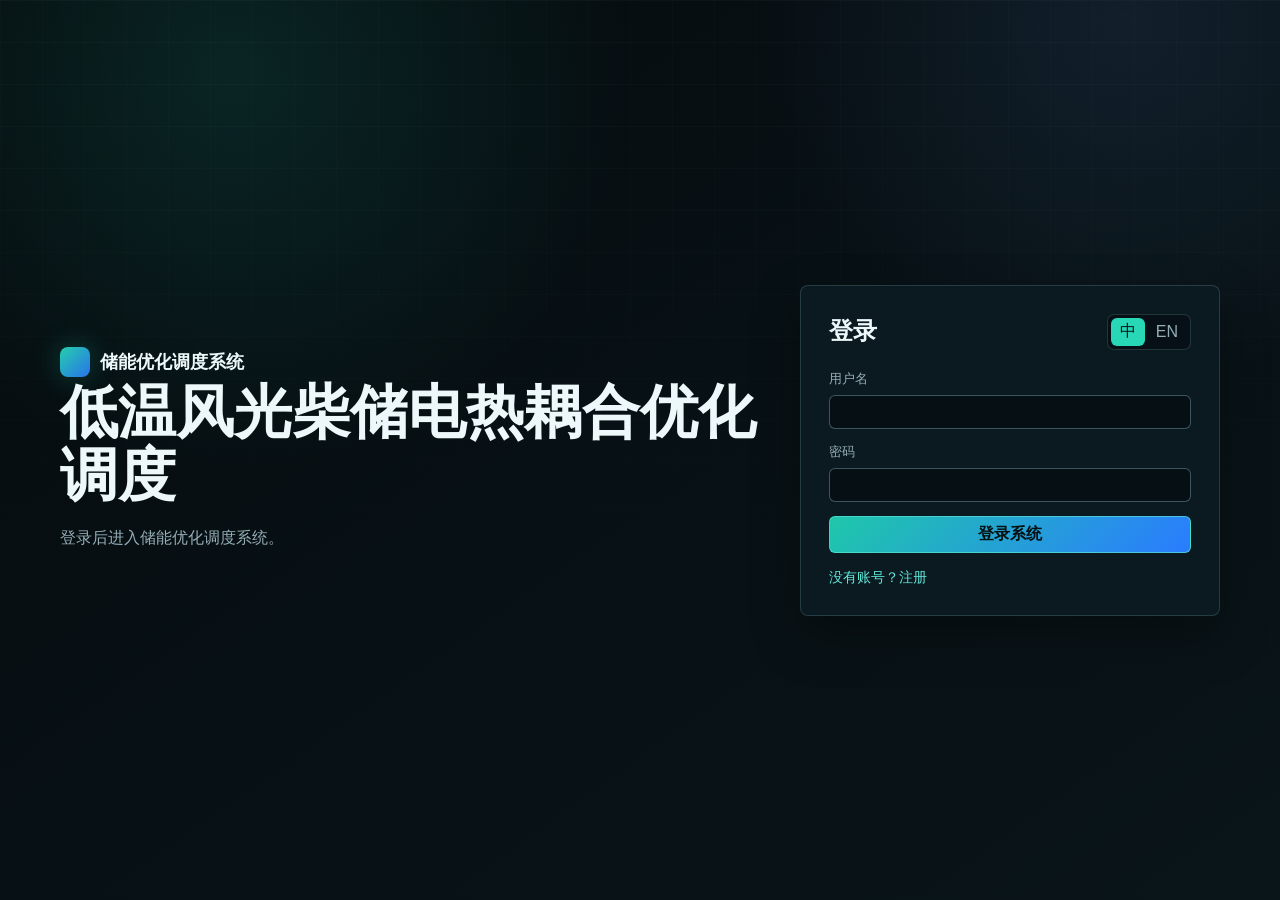
==== index.html @ 69a90283 "Initial commit" ====
<!doctype html>
<html lang="zh-CN">
<head>
  <meta charset="utf-8">
  <meta name="viewport" content="width=device-width, initial-scale=1">
  <title>储能优化调度系统</title>
  <link rel="icon" href="data:,">
  <link rel="stylesheet" href="assets/app.css">
</head>
<body>
  <main class="home-screen" aria-label="储能优化调度系统首页">
    <h1 class="home-title" data-i18n="home.title">低温风光柴储电热耦合优化调度</h1>

    <div class="home-user-status" data-auth-user hidden>
      <span data-i18n="auth.user">当前用户</span><strong data-auth-username></strong><em data-auth-role></em>
      <button type="button" data-logout data-i18n="auth.logout">退出</button>
    </div>
    <div class="home-language-switch language-switch" data-language-switch></div>

    <nav class="home-feature-grid" aria-label="功能切换">
      <button class="home-feature-entry" type="button" data-href="schemes.html">
        <i class="feature-icon" aria-hidden="true">
          <svg viewBox="0 0 64 64"><path d="M14 12h27l9 9v31H14z"></path><path d="M41 12v10h10"></path><path d="M22 28h20"></path><path d="M22 38h14"></path><path d="M22 48h18"></path></svg>
        </i>
        <strong data-i18n="feature.schemes.title">输入配置</strong>
      </button>
      <button class="home-feature-entry" type="button" data-href="solve.html">
        <i class="feature-icon" aria-hidden="true">
          <svg viewBox="0 0 64 64"><circle cx="32" cy="32" r="23"></circle><path d="M27 21l18 11-18 11z"></path><path d="M32 8v7"></path><path d="M32 49v7"></path><path d="M8 32h7"></path><path d="M49 32h7"></path></svg>
        </i>
        <strong data-i18n="feature.solve.title">优化求解</strong>
      </button>
      <button class="home-feature-entry" type="button" data-href="verify.html">
        <i class="feature-icon" aria-hidden="true">
          <svg viewBox="0 0 64 64"><path d="M17 10h30v44H17z"></path><path d="M24 23h16"></path><path d="M24 34h10"></path><circle cx="42" cy="43" r="10"></circle><path d="M37 43l4 4 7-9"></path></svg>
        </i>
        <strong data-i18n="feature.verify.title">方案校核</strong>
      </button>
      <button class="home-feature-entry" type="button" data-href="comparison.html">
        <i class="feature-icon" aria-hidden="true">
          <svg viewBox="0 0 64 64"><path d="M13 14h16v38H13z"></path><path d="M35 14h16v38H35z"></path><path d="M19 26h5"></path><path d="M19 38h5"></path><path d="M41 26h5"></path><path d="M41 38h5"></path><path d="M29 24h6"></path><path d="M29 42h6"></path></svg>
        </i>
        <strong data-i18n="feature.comparison.title">结果对比</strong>
      </button>
      <button class="home-feature-entry" type="button" data-href="batch.html">
        <i class="feature-icon" aria-hidden="true">
          <svg viewBox="0 0 64 64"><rect x="12" y="13" width="40" height="38" rx="5"></rect><path d="M21 25h22"></path><path d="M21 35h16"></path><path d="M21 45h20"></path><circle cx="48" cy="18" r="6"></circle><path d="M48 12v12"></path><path d="M42 18h12"></path></svg>
        </i>
        <strong data-i18n="feature.batch.title">批量计算</strong>
      </button>
    </nav>

  </main>
  <script src="assets/common.js"></script>
  <script src="assets/i18n.js"></script>
  <script src="assets/auth.js"></script>
  <script>
    document.addEventListener("DOMContentLoaded", () => {
      document.querySelectorAll(".home-feature-entry").forEach((button) => {
        button.addEventListener("click", () => {
          window.location.href = button.dataset.href;
        });
      });
    });
  </script>
</body>
</html>
---- assets/app.css ----
:root {
  color-scheme: dark;
  --bg: #071014;
  --bg-2: #0a171d;
  --panel: rgba(12, 28, 35, .88);
  --panel-2: rgba(17, 41, 49, .78);
  --panel-3: rgba(7, 17, 22, .92);
  --text: #edf8fb;
  --muted: #95aeb7;
  --line: rgba(139, 182, 194, .22);
  --line-strong: rgba(139, 182, 194, .42);
  --accent: #27d7b5;
  --accent-strong: #5fe7d8;
  --danger: #ff7b72;
  --warning: #ffbd73;
  --ok: #5ee39b;
  --queued: #72a7ff;
  --shadow: 0 20px 48px rgba(0, 0, 0, .34);
  font-family: "Microsoft YaHei", "Segoe UI", Arial, sans-serif;
}

* { box-sizing: border-box; }
[hidden] { display: none !important; }
body {
  margin: 0;
  min-height: 100vh;
  background:
    radial-gradient(circle at 18% 8%, rgba(39, 215, 181, .12), transparent 30%),
    radial-gradient(circle at 88% 2%, rgba(114, 167, 255, .10), transparent 26%),
    linear-gradient(145deg, #050b0e 0%, var(--bg) 46%, #0a1519 100%);
  color: var(--text);
}
body::before {
  content: "";
  position: fixed;
  inset: 0;
  pointer-events: none;
  background-image:
    linear-gradient(rgba(255,255,255,.035) 1px, transparent 1px),
    linear-gradient(90deg, rgba(255,255,255,.025) 1px, transparent 1px);
  background-size: 42px 42px;
  mask-image: linear-gradient(to bottom, rgba(0,0,0,.75), transparent 78%);
}
a { color: inherit; text-decoration: none; }
button, input, select, textarea {
  font: inherit;
}
button, .button {
  min-height: 34px;
  border: 1px solid var(--line-strong);
  background: rgba(12, 28, 35, .82);
  color: var(--text);
  padding: 7px 13px;
  border-radius: 6px;
  cursor: pointer;
  display: inline-flex;
  align-items: center;
  justify-content: center;
  gap: 6px;
  white-space: nowrap;
}
button:hover, .button:hover { border-color: var(--accent); }
button:disabled { opacity: .5; cursor: not-allowed; }
.primary { background: linear-gradient(135deg, #1fc7aa, #2a7cff); border-color: rgba(95,231,216,.65); color: #041113; font-weight: 700; }
.primary:hover { background: linear-gradient(135deg, #5fe7d8, #72a7ff); border-color: var(--accent-strong); }
.danger { color: var(--danger); border-color: rgba(255, 123, 114, .48); background: rgba(255, 123, 114, .09); }
.small { min-height: 30px; padding: 5px 10px; font-size: 13px; }

.app-shell {
  width: min(1500px, calc(100vw - 32px));
  margin: 0 auto;
  padding: 18px 0 40px;
}
.topbar {
  min-height: 68px;
  display: flex;
  align-items: center;
  gap: 16px;
  border-bottom: 1px solid var(--line);
  margin-bottom: 18px;
  position: sticky;
  top: 0;
  z-index: 10;
  backdrop-filter: blur(18px);
  background: linear-gradient(180deg, rgba(7,16,20,.94), rgba(7,16,20,.74));
}
.brand {
  display: inline-flex;
  align-items: center;
  gap: 10px;
  font-size: 18px;
  font-weight: 700;
  letter-spacing: 0;
  min-width: max-content;
}
.brand::before {
  content: "";
  width: 30px;
  height: 30px;
  border-radius: 8px;
  background:
    linear-gradient(135deg, rgba(39,215,181,.95), rgba(42,124,255,.9)),
    #10242c;
  box-shadow: 0 0 28px rgba(39,215,181,.26);
}
.main-nav {
  display: flex;
  flex-wrap: wrap;
  align-items: center;
  gap: 4px;
  flex: 1;
}
.main-nav a {
  padding: 8px 12px;
  border-radius: 6px;
  color: var(--muted);
  font-size: 14px;
}
.main-nav a.active,
.main-nav a:hover {
  color: var(--text);
  background: rgba(39, 215, 181, .12);
  box-shadow: inset 0 0 0 1px rgba(39, 215, 181, .22);
}

.topbar-tools {
  display: flex;
  align-items: center;
  justify-content: flex-end;
  gap: 10px;
  margin-left: auto;
}
.language-switch {
  display: inline-flex;
  gap: 2px;
  padding: 3px;
  border: 1px solid var(--line);
  border-radius: 7px;
  background: rgba(5, 14, 18, .68);
}
.language-switch button {
  min-height: 28px;
  padding: 3px 9px;
  border: 0;
  background: transparent;
  color: var(--muted);
}
.language-switch button.active {
  color: #041113;
  background: var(--accent);
}
.user-status {
  display: inline-flex;
  align-items: center;
  gap: 8px;
  color: var(--muted);
  font-size: 12px;
}
.user-status strong { color: var(--text); }
.user-status em {
  font-style: normal;
  color: var(--accent-strong);
}
.user-status button {
  min-height: 28px;
  padding: 3px 9px;
}

.home-grid {
  min-height: 420px;
  display: grid;
  grid-template-columns: minmax(0, 1.3fr) minmax(320px, .7fr);
  gap: 26px;
  align-items: stretch;
}
.home-lead,
.status-board,
.feature-strip,
.side-panel,
.main-panel,
.command-panel {
  background: var(--panel);
  border: 1px solid var(--line);
  border-radius: 8px;
  box-shadow: var(--shadow);
  backdrop-filter: blur(18px);
}
.home-lead {
  padding: 54px;
  display: flex;
  flex-direction: column;
  justify-content: center;
  position: relative;
  overflow: hidden;
}
.home-lead::after {
  content: "";
  position: absolute;
  right: -70px;
  bottom: -96px;
  width: 360px;
  height: 360px;
  border: 1px solid rgba(39, 215, 181, .18);
  border-radius: 50%;
  background: repeating-radial-gradient(circle, rgba(39,215,181,.18) 0 1px, transparent 1px 24px);
  opacity: .55;
}
.home-lead h1 {
  margin: 0 0 18px;
  font-size: 42px;
  line-height: 1.18;
  letter-spacing: 0;
}
.home-lead p {
  width: min(720px, 100%);
  margin: 0 0 28px;
  color: var(--muted);
  line-height: 1.8;
  font-size: 16px;
}
.home-actions { display: flex; gap: 12px; flex-wrap: wrap; }
.status-board {
  padding: 28px;
  display: grid;
  align-content: center;
  gap: 14px;
}
.status-card {
  border: 1px solid var(--line);
  background: var(--panel-2);
  border-radius: 8px;
  padding: 20px;
  display: flex;
  justify-content: space-between;
  align-items: center;
}
.status-card span { color: var(--muted); }
.status-card strong { font-size: 32px; }
.feature-strip {
  margin-top: 22px;
  display: grid;
  grid-template-columns: repeat(auto-fit, minmax(210px, 1fr));
  overflow: hidden;
}
.feature-strip a {
  padding: 24px;
  border-right: 1px solid var(--line);
  background: linear-gradient(180deg, rgba(255,255,255,.03), transparent);
}
.feature-strip a:last-child { border-right: 0; }
.feature-strip strong { display: block; margin-bottom: 8px; font-size: 18px; }
.feature-strip span { color: var(--muted); line-height: 1.6; }

.workspace { display: grid; gap: 18px; }
.two-column {
  grid-template-columns: 320px minmax(0, 1fr);
  align-items: start;
}
.input-config-page {
  height: 100vh;
  overflow: hidden;
}
.input-config-page .app-shell {
  width: 100%;
  height: 100vh;
  max-width: none;
  padding: 18px 16px 16px;
  display: flex;
  flex-direction: column;
  overflow: hidden;
}
.input-config-page .topbar {
  flex: 0 0 auto;
}
.input-config-page .workspace.two-column {
  flex: 1 1 auto;
  min-height: 0;
  width: 100%;
  grid-template-columns: minmax(280px, 24vw) minmax(0, 1fr);
  align-items: stretch;
  overflow: hidden;
}
.input-config-page .side-panel,
.input-config-page .main-panel {
  min-width: 0;
  min-height: 0;
  height: 100%;
  overflow: auto;
}
.input-config-page .main-panel {
  display: flex;
  flex-direction: column;
}
.input-config-page .side-panel {
  display: flex;
  flex-direction: column;
}
.input-config-page #schemeList {
  flex: 1 1 auto;
  align-content: start;
}
.input-config-page #computeConfigView:not([hidden]) {
  flex: 1 1 auto;
  min-height: 0;
  overflow: hidden;
}
.input-config-page #computeConfigView:not([hidden]) .compute-config-table {
  max-height: none;
}
.input-config-page .main-panel.curve-below-table-layout {
  overflow: hidden;
}
.input-config-page .main-panel.curve-below-table-layout #sheetTable {
  flex: 1 1 260px;
  min-height: 160px;
  overflow: auto;
}
.input-config-page .main-panel.curve-below-table-layout #sheetCurvePanel {
  flex: 0 0 clamp(240px, 29vh, 340px);
  min-height: 220px;
  margin-bottom: 0;
  display: flex;
  flex-direction: column;
  overflow: hidden;
}
.input-config-page .main-panel.curve-below-table-layout .sheet-curve-head {
  flex: 0 0 auto;
}
.input-config-page .main-panel.curve-below-table-layout .sheet-curve-buttons {
  max-height: 72px;
  overflow: auto;
}
.input-config-page .main-panel.curve-below-table-layout #sheetCurveChart {
  flex: 1 1 auto;
  min-height: 160px;
  height: auto;
}
.side-panel, .main-panel, .command-panel { padding: 18px; }
.compact { box-shadow: none; }
.compute-config-panel {
  margin: 16px 0;
  padding: 16px;
  border: 1px solid var(--line);
  border-radius: 8px;
  background: var(--panel-2);
  display: flex;
  flex-direction: column;
  min-height: 0;
}
.solve-start-form label {
  min-width: 260px;
  display: grid;
  gap: 6px;
  color: var(--muted);
  font-size: 13px;
}
.solve-start-form .sheet-meta {
  flex: 1;
  min-width: 260px;
  margin: 0;
}
.panel-head,
.scheme-summary {
  display: flex;
  justify-content: space-between;
  align-items: center;
  gap: 12px;
  margin-bottom: 14px;
}
h1, h2, h3 { letter-spacing: 0; }
h1 { margin: 0; font-size: 28px; line-height: 1.25; }
h2 { margin: 0; font-size: 20px; line-height: 1.35; }
h3 { margin: 0 0 10px; font-size: 16px; }
.section-label {
  display: block;
  margin-bottom: 6px;
  color: var(--muted);
  font-size: 13px;
}

.scheme-list,
.task-list,
.checkbox-list {
  display: grid;
  gap: 8px;
}
.scheme-search {
  width: 100%;
  margin: 0 0 12px;
}
.scheme-empty {
  padding: 10px 12px;
  color: var(--muted);
  border: 1px dashed var(--line);
  border-radius: 7px;
  font-size: 13px;
}
.scheme-item,
.task-item,
.checkbox-list label {
  width: 100%;
  border: 1px solid var(--line);
  background: var(--panel-2);
  border-radius: 7px;
  padding: 12px;
  cursor: pointer;
  text-align: left;
  min-width: 0;
}
.scheme-item.active,
.task-item.active {
  border-color: var(--accent);
  background: rgba(39, 215, 181, .12);
}
.scheme-item strong,
.task-item strong { display: block; margin-bottom: 4px; }
.scheme-item span,
.task-item span { color: var(--muted); font-size: 13px; }
.scheme-item strong,
.scheme-item span,
.scheme-item small {
  min-width: 0;
  max-width: 100%;
  overflow: hidden;
  text-overflow: ellipsis;
  white-space: nowrap;
}
.scheme-item small {
  display: block;
  margin-top: 4px;
  color: var(--muted);
  font-size: 12px;
}
.input-config-page #schemeList {
  gap: 0;
  padding: 6px 0;
  border: 1px solid var(--line);
  border-radius: 8px;
  background: rgba(5, 14, 18, .36);
  overflow: auto;
}
.scheme-tree-entry {
  display: grid;
  min-width: 0;
}
.scheme-tree-node {
  display: grid;
  grid-template-columns: 28px minmax(0, 1fr);
  align-items: center;
  min-height: 38px;
  border-bottom: 1px solid rgba(139, 182, 194, .14);
}
.scheme-tree-toggle {
  width: 28px;
  min-width: 28px;
  min-height: 34px;
  border: 0;
  border-radius: 0;
  padding: 0;
  background: transparent;
  color: var(--muted);
  box-shadow: none;
}
.scheme-tree-toggle span::before {
  content: ">";
  display: inline-block;
  font: 700 14px/1 Consolas, monospace;
  transform-origin: center;
  transition: transform .15s ease;
}
.scheme-tree-node.expanded .scheme-tree-toggle span::before {
  transform: rotate(90deg);
}
.scheme-tree-folder,
.scheme-tree-file {
  width: 100%;
  min-width: 0;
  min-height: 38px;
  border: 0;
  border-radius: 0;
  padding: 7px 10px 7px 2px;
  background: transparent;
  color: var(--text);
  box-shadow: none;
  text-align: left;
  display: grid;
  align-items: center;
  gap: 9px;
  overflow: hidden;
}
.scheme-tree-folder {
  grid-template-columns: 20px minmax(0, 1fr) auto;
}
.scheme-tree-file {
  grid-template-columns: 20px minmax(110px, .8fr) minmax(0, 1fr);
  padding-left: 38px;
  color: var(--muted);
}
.scheme-tree-folder:hover,
.scheme-tree-folder:focus-visible,
.scheme-tree-file:hover,
.scheme-tree-file:focus-visible,
.scheme-tree-toggle:hover,
.scheme-tree-toggle:focus-visible {
  outline: none;
  background: rgba(39, 215, 181, .07);
}
.scheme-tree-folder.active,
.scheme-tree-file.active {
  background: rgba(39, 215, 181, .12);
}
.scheme-tree-file.active {
  box-shadow: inset 3px 0 0 var(--accent);
}
.scheme-tree-children {
  display: grid;
}
.scheme-tree-icon {
  position: relative;
  width: 17px;
  height: 15px;
  display: inline-block;
  opacity: .92;
}
.scheme-tree-icon.folder::before {
  content: "";
  position: absolute;
  left: 1px;
  top: 4px;
  width: 15px;
  height: 10px;
  border: 2px solid currentColor;
  border-radius: 3px;
}
.scheme-tree-icon.folder::after {
  content: "";
  position: absolute;
  left: 2px;
  top: 1px;
  width: 8px;
  height: 5px;
  border: 2px solid currentColor;
  border-bottom: 0;
  border-radius: 3px 3px 0 0;
}
.scheme-tree-icon.file::before {
  content: "";
  position: absolute;
  left: 3px;
  top: 1px;
  width: 11px;
  height: 13px;
  border: 2px solid currentColor;
  border-radius: 2px;
}
.scheme-tree-icon.file::after {
  content: "";
  position: absolute;
  right: 2px;
  top: 1px;
  width: 5px;
  height: 5px;
  border-left: 2px solid currentColor;
  border-bottom: 2px solid currentColor;
  background: var(--bg-2);
}
.scheme-tree-folder strong,
.scheme-tree-folder small,
.scheme-tree-file strong,
.scheme-tree-file span {
  display: block;
  margin: 0;
  min-width: 0;
  overflow: hidden;
  text-overflow: ellipsis;
  white-space: nowrap;
}
.scheme-tree-folder strong,
.scheme-tree-file strong {
  font-size: 14px;
  font-weight: 800;
}
.scheme-tree-folder small {
  justify-self: end;
  color: var(--muted);
  font-size: 12px;
}
.scheme-tree-file span {
  color: var(--muted);
  font-size: 12px;
}
.task-item .status-pill { margin-top: 8px; }
.toolbar {
  display: grid;
  grid-template-columns: minmax(0, 1fr) minmax(0, 1.2fr);
  gap: 12px;
  margin-bottom: 18px;
}
.inline-form {
  display: flex;
  gap: 8px;
  align-items: center;
  flex-wrap: wrap;
  padding: 12px;
  border: 1px solid var(--line);
  border-radius: 8px;
  background: var(--panel-2);
}
input, select {
  min-height: 34px;
  border: 1px solid var(--line-strong);
  border-radius: 6px;
  padding: 7px 10px;
  background: rgba(5, 14, 18, .76);
  color: var(--text);
  min-width: 0;
}
input:focus, select:focus {
  outline: 2px solid rgba(15, 118, 110, .18);
  border-color: var(--accent);
}

.summary-actions, .footer-actions, .form-actions {
  display: flex;
  align-items: center;
  gap: 10px;
  flex-wrap: wrap;
}
.sheet-tabs {
  display: flex;
  flex-wrap: wrap;
  gap: 8px;
  margin: 16px 0 10px;
}
.sheet-tabs button.active {
  background: #e9f7f5;
  border-color: var(--accent);
  color: var(--accent-strong);
}
.sheet-meta {
  color: var(--muted);
  font-size: 13px;
  margin-bottom: 10px;
}
.data-table {
  overflow: auto;
  border: 1px solid var(--line);
  border-radius: 8px;
  background: var(--panel-3);
}
.data-table table {
  width: 100%;
  min-width: 760px;
  border-collapse: collapse;
}
.data-table th,
.data-table td {
  border-bottom: 1px solid var(--line);
  border-right: 1px solid var(--line);
  padding: 8px 10px;
  text-align: left;
  vertical-align: top;
  font-size: 13px;
}
.data-table th {
  position: sticky;
  top: 0;
  background: #10252d;
  z-index: 1;
  font-weight: 700;
}
.compute-config-table {
  flex: 1 1 auto;
  margin-bottom: 10px;
  max-height: clamp(320px, calc(100vh - 320px), 640px);
  min-height: 0;
  overflow: auto;
}
.compute-config-table table {
  min-width: 680px;
}
.compute-config-table th:first-child {
  width: 220px;
}
.compute-config-table td:nth-child(2) {
  min-width: 260px;
}
.compute-config-table td:nth-child(3) {
  width: 220px;
  color: var(--muted);
}
.compute-config-value-cell {
  cursor: pointer;
  min-width: 240px;
}
.compute-config-value-cell:hover,
.compute-config-value-cell:focus-visible {
  outline: none;
  background: rgba(39, 215, 181, .07);
}
.compute-config-value-cell.editing {
  padding: 4px 8px;
  background: rgba(39, 215, 181, .09);
}
.compute-config-display {
  display: flex;
  align-items: center;
  min-height: 28px;
  color: var(--text);
  white-space: nowrap;
}
.compute-config-display.empty::before {
  content: "";
}
.compute-config-display.boolean {
  display: inline-flex;
  min-height: 24px;
  padding: 2px 8px;
  border: 1px solid rgba(139, 182, 194, .26);
  border-radius: 999px;
  color: var(--muted);
}
.compute-config-display.boolean.enabled {
  border-color: rgba(95, 231, 216, .52);
  color: var(--accent-strong);
  background: rgba(39, 215, 181, .10);
}
.compute-config-table input,
.compute-config-table select {
  width: 100%;
  min-height: 34px;
}
.compute-config-table code {
  color: var(--muted);
  font-size: 12px;
  overflow-wrap: anywhere;
}
.table-check-row {
  display: inline-flex;
  align-items: center;
  gap: 8px;
  min-height: 34px;
  color: var(--text);
}
.table-check-row input {
  width: 16px;
  min-height: 16px;
  height: 16px;
}
.sheet-curve-panel {
  position: relative;
  margin: 12px 0;
  padding: 12px;
  border: 1px solid var(--line);
  border-radius: 8px;
  background: rgba(7, 17, 22, .78);
  overflow: hidden;
}
.sheet-curve-head {
  display: flex;
  align-items: flex-start;
  justify-content: space-between;
  gap: 12px;
  margin-bottom: 10px;
}
.sheet-curve-head h2 {
  margin: 2px 0 0;
  font-size: 18px;
}
.sheet-curve-buttons {
  display: flex;
  flex-wrap: wrap;
  justify-content: flex-end;
  gap: 8px;
  max-width: 72%;
}
.sheet-curve-legend {
  min-height: 30px;
  height: 30px;
  font-size: 12px;
  max-width: 210px;
  border-radius: 6px;
  overflow: hidden;
  text-overflow: ellipsis;
  justify-content: flex-start;
}
.sheet-curve-legend.selected {
  border-color: var(--accent-strong);
  background: rgba(39, 215, 181, .16);
  color: var(--accent-strong);
}
.sheet-curve-legend.hidden-curve {
  color: var(--muted);
  opacity: .52;
}
.sheet-curve-legend.hidden-curve .sheet-curve-swatch {
  opacity: .34;
}
.sheet-curve-swatch {
  flex: 0 0 auto;
  width: 9px;
  height: 9px;
  border-radius: 999px;
  box-shadow: 0 0 0 1px rgba(255,255,255,.22);
}
.sheet-curve-legend span:last-child {
  min-width: 0;
  overflow: hidden;
  text-overflow: ellipsis;
}
.sheet-curve-chart {
  display: block;
  width: 100%;
  height: clamp(220px, 30vh, 340px);
  border: 1px solid rgba(139, 182, 194, .18);
  border-radius: 8px;
  background: linear-gradient(180deg, rgba(12, 28, 35, .96), rgba(5, 13, 17, .92));
  cursor: crosshair;
  touch-action: none;
  user-select: none;
}
.wind-power-curve-panel,
.diesel-fuel-curve-panel {
  margin-top: 14px;
  margin-bottom: 0;
}
.wind-power-curve-panel .sheet-curve-chart,
.diesel-fuel-curve-panel .sheet-curve-chart {
  height: clamp(260px, 34vh, 400px);
  cursor: default;
}
.wind-power-curve-panel .curve-point,
.diesel-fuel-curve-panel .curve-point {
  cursor: default;
}
.sheet-curve-chart.editing {
  cursor: ns-resize;
}
.sheet-curve-chart text {
  font-family: "Microsoft YaHei", "Segoe UI", Arial, sans-serif;
}
.sheet-curve-chart .curve-point {
  cursor: ns-resize;
}
.chart-tip {
  position: absolute;
  z-index: 20;
  max-width: min(260px, calc(100vw - 24px));
  padding: 8px 10px;
  border: 1px solid rgba(95, 231, 216, .48);
  border-radius: 8px;
  background: rgba(5, 13, 17, .94);
  color: var(--text);
  box-shadow: 0 16px 32px rgba(0, 0, 0, .32);
  pointer-events: none;
  font-size: 12px;
  white-space: nowrap;
}
.sheet-pager {
  display: flex;
  align-items: center;
  justify-content: space-between;
  gap: 12px;
  margin: 10px 0;
  padding: 8px 10px;
  border: 1px solid var(--line);
  border-radius: 8px;
  background: rgba(12, 28, 35, .72);
}
.sheet-pager-actions {
  display: inline-flex;
  gap: 8px;
}
.sheet-page-info {
  color: var(--muted);
  font-size: 13px;
}
.sheet-pager label {
  display: inline-flex;
  align-items: center;
  gap: 6px;
  color: var(--muted);
  font-size: 13px;
  white-space: nowrap;
}
.sheet-pager select {
  min-height: 32px;
}
.sheet-toolbar {
  margin: 10px 0;
  padding: 8px 10px;
  border: 1px solid var(--line);
  border-radius: 8px;
  background: rgba(12, 28, 35, .72);
}
.sheet-toolbar .primary {
  min-width: 78px;
}
.sheet-preview-table th {
  min-width: 112px;
  max-width: 220px;
  white-space: normal;
  line-height: 1.25;
}
.sheet-preview-table th span {
  display: -webkit-box;
  -webkit-line-clamp: 3;
  -webkit-box-orient: vertical;
  overflow: hidden;
  word-break: break-word;
  overflow-wrap: anywhere;
}
.sheet-preview-table td {
  min-width: 112px;
}
.sheet-preview-table tbody tr {
  cursor: pointer;
}
.sheet-preview-table tbody tr.selected td {
  background: rgba(39, 215, 181, .16);
  box-shadow: inset 0 1px 0 rgba(95, 231, 216, .22), inset 0 -1px 0 rgba(95, 231, 216, .22);
}
.editable-table td[contenteditable="true"] {
  min-width: 96px;
  background: rgba(255,255,255,.035);
}
.editable-table .sheet-preview-table tbody tr.selected td[contenteditable="true"] {
  background: rgba(39, 215, 181, .16);
  box-shadow: inset 0 1px 0 rgba(95, 231, 216, .22), inset 0 -1px 0 rgba(95, 231, 216, .22);
}
.editable-table td[contenteditable="true"]:focus {
  outline: 2px solid rgba(15, 118, 110, .18);
  background: rgba(39, 215, 181, .09);
}
#saveHint { color: var(--muted); font-size: 13px; }

@media (max-width: 860px) {
  .sheet-curve-head,
  .sheet-pager {
    align-items: stretch;
    flex-direction: column;
  }
  .sheet-curve-buttons {
    max-width: none;
    justify-content: flex-start;
  }
}

.command-panel {
  display: grid;
  gap: 18px;
}
.config-grid {
  display: grid;
  grid-template-columns: repeat(4, minmax(150px, 1fr));
  gap: 12px;
  align-items: end;
}
.config-grid.dense {
  grid-template-columns: repeat(3, minmax(140px, 1fr));
}
.config-grid label {
  display: grid;
  gap: 6px;
  color: var(--muted);
  font-size: 13px;
}
.config-grid label input,
.config-grid label select {
  color: var(--text);
  font-size: 14px;
}
.check-row {
  display: flex !important;
  grid-auto-flow: column;
  align-items: center;
  justify-content: start;
  gap: 8px !important;
  color: var(--text) !important;
}
.check-row input { min-height: 0; width: 16px; height: 16px; }
.result-layout {
  display: grid;
  grid-template-columns: 330px minmax(0, 1fr);
  gap: 18px;
}
.metric-grid {
  display: grid;
  grid-template-columns: repeat(4, minmax(0, 1fr));
  gap: 10px;
  margin-bottom: 16px;
}
.metric {
  border: 1px solid var(--line);
  background: var(--panel-2);
  border-radius: 8px;
  padding: 12px;
}
.metric span { display: block; color: var(--muted); font-size: 12px; margin-bottom: 6px; }
.metric strong { font-size: 20px; line-height: 1.2; overflow-wrap: anywhere; }
.split-results {
  display: grid;
  grid-template-columns: minmax(0, 1fr) minmax(0, 1fr);
  gap: 14px;
}
.log-box, .summary-box {
  height: 430px;
  overflow: auto;
  margin: 0;
  padding: 12px;
  border: 1px solid var(--line);
  border-radius: 8px;
  background: #050d11;
  color: #e6edf7;
  font: 12px/1.6 Consolas, "Microsoft YaHei UI", monospace;
  white-space: pre-wrap;
}
.summary-box {
  background: var(--panel-3);
  color: var(--text);
}

.batch-form {
  display: grid;
  grid-template-columns: minmax(260px, .55fr) minmax(0, 1fr);
  gap: 18px;
  align-items: start;
}
.batch-form .form-actions {
  grid-column: 1 / -1;
}
.task-board-toolbar {
  display: grid;
  gap: 10px;
}
.task-type-tabs {
  display: flex;
  gap: 8px;
  flex-wrap: wrap;
}
.task-type-tab.active {
  background: #e9f7f5;
  border-color: var(--accent);
  color: var(--accent-strong);
}
.task-section[hidden] {
  display: none !important;
}
.task-actions-cell {
  min-width: 180px;
}
.task-actions {
  display: flex;
  gap: 6px;
  flex-wrap: wrap;
}
.task-log-cell {
  max-width: 280px;
  white-space: nowrap;
  overflow: hidden;
  text-overflow: ellipsis;
}

.optimization-workspace {
  height: calc(100vh - 104px);
  min-height: 660px;
  display: grid;
  grid-template-columns: 260px minmax(0, 1fr);
  grid-template-rows: minmax(150px, 1fr) 8px minmax(0, 1fr);
  gap: 16px;
}
.optimization-workspace > .scheme-rail {
  grid-column: 1;
  grid-row: 1;
  min-height: 0;
  display: grid;
  grid-template-rows: auto minmax(0, 1fr) auto;
  gap: 10px;
  padding: 18px;
  overflow: hidden;
  border: 1px solid var(--line);
  border-radius: 8px;
  background: var(--panel);
}
.optimization-workspace > .optimization-panel {
  grid-column: 2;
  grid-row: 1 / 4;
}
.scheme-list-title {
  color: var(--text);
  font-size: 18px;
  font-weight: 900;
}
.scheme-list {
  min-height: 0;
  overflow: auto;
}
.scheme-list-items {
  position: relative;
  display: grid;
  grid-auto-rows: max-content;
  align-content: start;
  gap: 4px;
  margin: 0;
  padding: 2px 0 2px 12px;
  list-style: none;
}
.scheme-list-items::before {
  content: "";
  position: absolute;
  top: 7px;
  bottom: 7px;
  left: 13px;
  width: 1px;
  background: rgba(33, 213, 255, .34);
}
.optimization-workspace .scheme-item {
  position: relative;
  width: 100%;
  min-height: 34px;
  padding: 7px 10px 7px 30px;
  border: 0;
  border-bottom: 1px solid rgba(20, 190, 255, .18);
  border-radius: 0;
  background: transparent;
  color: var(--muted);
  text-align: left;
  box-shadow: none;
  cursor: pointer;
}
.optimization-workspace .scheme-item::before {
  content: "";
  position: absolute;
  top: 50%;
  left: 2px;
  width: 18px;
  height: 1px;
  background: rgba(33, 213, 255, .34);
}
.optimization-workspace .scheme-item::after {
  content: "";
  position: absolute;
  top: calc(50% - 4px);
  left: 18px;
  width: 7px;
  height: 7px;
  border: 1px solid rgba(33, 213, 255, .58);
  border-radius: 50%;
  background: rgba(4, 20, 48, .96);
  box-shadow: 0 0 0 2px rgba(4, 20, 48, .86);
}
.optimization-workspace .scheme-item.active {
  color: #fff;
  font-weight: 900;
}
.optimization-workspace .scheme-item.active::before,
.optimization-workspace .scheme-item:hover::before,
.optimization-workspace .scheme-item:focus-visible::before {
  background: var(--accent);
}
.optimization-workspace .scheme-item.active::after {
  border-color: var(--accent);
  background: var(--accent);
  box-shadow: 0 0 0 3px rgba(33, 213, 255, .16);
}
.optimization-workspace .scheme-item:hover,
.optimization-workspace .scheme-item:focus-visible {
  outline: none;
  background: rgba(33, 213, 255, .12);
  color: #fff;
}
.scheme-list-resize-handle {
  position: relative;
  min-height: 8px;
  border-radius: 999px;
}
.scheme-list-resize-handle::before {
  content: "";
  position: absolute;
  left: 10px;
  right: 10px;
  top: 2px;
  height: 4px;
  border-radius: 999px;
  background: rgba(33, 213, 255, .34);
}
.optimization-panel {
  min-width: 0;
  min-height: 0;
  display: grid;
  grid-template-rows: max-content minmax(220px, 1fr);
  gap: 16px;
  overflow: hidden;
}
.optimization-command-card,
.optimization-result-card {
  min-height: 0;
  padding: 16px;
  border: 1px solid var(--line);
  border-radius: 8px;
  background: var(--panel);
}
.optimization-command-card {
  display: grid;
  gap: 10px;
}
.optimization-command-row {
  display: flex;
  align-items: center;
  gap: 10px;
  flex-wrap: nowrap;
  min-width: 0;
}
.optimization-current-scheme {
  flex: 0 1 220px;
  min-width: 150px;
  color: var(--text);
  font-weight: 900;
  overflow: hidden;
  text-overflow: ellipsis;
  white-space: nowrap;
}
.optimization-actions {
  display: flex;
  gap: 10px;
  flex: 0 0 auto;
}
.optimization-actions button {
  padding: 10px 14px;
  border-radius: 8px;
  font-weight: 800;
}
.optimization-actions .queue-action {
  background: rgba(5, 34, 70, .56);
  color: var(--text);
  border-color: rgba(108, 147, 160, .28);
}
.optimization-status-grid {
  display: grid;
  grid-template-columns: repeat(5, minmax(86px, 1fr));
  gap: 6px;
  flex: 1 1 auto;
  min-width: 0;
}
.status-tile {
  display: flex;
  align-items: center;
  justify-content: space-between;
  gap: 5px;
  min-width: 0;
  padding: 8px 9px;
  border: 1px solid var(--line);
  border-radius: 8px;
  background: var(--panel-2);
}
.status-tile span {
  flex: 0 0 auto;
  color: var(--muted);
  font-size: 11px;
  font-weight: 800;
  white-space: nowrap;
}
.status-tile strong {
  flex: 1 1 auto;
  min-width: 0;
  color: var(--text);
  font-size: 15px;
  overflow: hidden;
  text-align: right;
  text-overflow: ellipsis;
  white-space: nowrap;
}
.optimization-result-card {
  display: flex;
  flex-direction: column;
  overflow: hidden;
}
.result-tabs {
  flex: 0 0 auto;
  display: flex;
  gap: 8px;
  min-height: 38px;
  margin-bottom: 12px;
  overflow-x: auto;
  white-space: nowrap;
}
.result-tab {
  flex: 0 0 auto;
  height: 36px;
  display: inline-flex;
  align-items: center;
  justify-content: center;
  padding: 0 13px;
  border-radius: 999px;
  background: rgba(39, 215, 181, .10);
  color: var(--accent);
  font-weight: 800;
}
.result-tab.active {
  background: var(--accent);
  color: #041113;
}
.result-panel {
  min-height: 0;
  overflow: hidden;
}
.result-panel.active {
  flex: 1 1 auto;
  display: flex;
  flex-direction: column;
  overflow: auto;
}
.optimization-overview-grid {
  flex: 1 1 auto;
  min-height: 0;
  display: grid;
  grid-template-columns: minmax(0, 1fr) 10px minmax(0, 1.35fr);
  gap: 14px;
}
.overview-column-resize-handle,
.result-column-resize-handle {
  display: flex;
  align-items: center;
  justify-content: center;
  min-width: 10px;
  border-radius: 999px;
}
.overview-column-resize-handle::before,
.result-column-resize-handle::before {
  content: "";
  width: 4px;
  height: 96px;
  border-radius: 999px;
  background: rgba(33, 213, 255, .34);
}
.overview-composition-stack,
.overview-table-card {
  min-width: 0;
  min-height: 0;
  display: flex;
  flex-direction: column;
  overflow: hidden;
}
.overview-composition-stack {
  display: grid;
  grid-template-columns: minmax(0, 1fr);
  grid-auto-rows: minmax(0, 1fr);
  gap: 12px;
  overflow: auto;
}
.overview-table-card,
.green-chart-card,
.safety-chart-card {
  padding: 12px;
  border: 1px solid var(--line);
  border-radius: 8px;
  background: var(--panel-2);
}
.overview-table-card h2 {
  flex: 0 0 auto;
  margin: 0 0 10px;
  font-size: 17px;
}
.composition-bar-card {
  min-height: 128px;
  display: grid;
  grid-template-rows: auto auto auto;
  align-content: center;
  gap: 10px;
  padding: 14px;
  border: 1px solid var(--line);
  border-radius: 8px;
  background: var(--panel-2);
}
.composition-bar-card h2 {
  margin: 0;
  font-size: 16px;
}
.composition-bar-summary span {
  display: grid;
  gap: 2px;
  color: var(--muted);
  font-size: 12px;
  font-weight: 800;
}
.composition-bar-summary-label {
  display: inline-flex;
  align-items: center;
  gap: 4px;
  font-style: normal;
}
.composition-bar-summary-dot {
  width: 8px;
  height: 8px;
  border-radius: 50%;
}
.composition-bar-summary strong {
  color: var(--text);
  font-size: 18px;
  font-weight: 900;
}
.composition-bar-track {
  width: 100%;
  height: 22px;
  display: flex;
  overflow: hidden;
  border: 1px solid rgba(255,255,255,.12);
  border-radius: 999px;
  background: rgba(255,255,255,.08);
}
.composition-bar-segment {
  position: relative;
  height: 100%;
  background: var(--composition-segment-color, var(--accent));
}
.composition-bar-segment span {
  position: absolute;
  top: 50%;
  left: 50%;
  padding: 1px 5px;
  border-radius: 999px;
  background: rgba(0,0,0,.72);
  color: #fff;
  font-size: 12px;
  font-weight: 900;
  transform: translate(-50%, -50%);
  white-space: nowrap;
}
.optimization-overview-table,
.green-result-table,
.safety-result-table {
  flex: 1 1 auto;
  min-height: 0;
  overflow: auto;
}
.green-result-layout,
.safety-result-layout {
  flex: 1 1 auto;
  min-height: 0;
  display: grid;
  grid-template-columns: minmax(0, 34%) 10px minmax(0, 1fr);
  gap: 12px;
  overflow: hidden;
}
.green-chart-card,
.safety-chart-card {
  min-width: 0;
  min-height: 0;
  display: grid;
  grid-template-rows: auto minmax(0, 1fr);
  gap: 10px;
}
.green-chart-legend,
.safety-chart-legend {
  color: var(--muted);
  font-size: 12px;
  font-weight: 800;
}
.mini-bar-chart {
  height: 100%;
  min-height: 220px;
  display: flex;
  align-items: end;
  justify-content: space-around;
  gap: 10px;
  padding: 14px;
  border: 1px solid var(--line);
  border-radius: 8px;
  background: var(--panel-3);
}
.mini-bar-item {
  min-width: 42px;
  flex: 1 1 0;
  display: grid;
  grid-template-rows: auto minmax(120px, 1fr) auto;
  gap: 7px;
  color: var(--muted);
  font-size: 12px;
  font-weight: 800;
  text-align: center;
}
.mini-bar-value,
.mini-bar-label {
  overflow: hidden;
  text-overflow: ellipsis;
  white-space: nowrap;
}
.mini-bar-track {
  display: flex;
  align-items: end;
  justify-content: center;
  min-height: 120px;
  border-radius: 999px;
  background: rgba(255,255,255,.08);
}
.mini-bar-track span {
  width: 60%;
  border-radius: 999px 999px 0 0;
}
.optimization-logs {
  flex: 1 1 auto;
  min-height: 0;
  overflow: auto;
  padding: 8px 10px;
  border: 1px solid rgba(20, 190, 255, 0.34);
  border-radius: 8px;
  background: rgba(1, 12, 30, 0.92);
  color: #dff7ff;
  font-family: Consolas, "Microsoft YaHei", monospace;
  font-size: 12.5px;
}
.log-line {
  display: grid;
  grid-template-columns: 150px minmax(0, 1fr);
  gap: 10px;
  padding: 2px 4px;
  border-bottom: 1px solid rgba(20, 190, 255, 0.12);
  line-height: 1.28;
}
.log-line:last-child {
  border-bottom: 0;
}
.log-line span {
  color: #8bdfff;
  font-size: 12px;
  white-space: nowrap;
}
.log-line strong {
  min-width: 0;
  color: #eff8ff;
  font-weight: 650;
  white-space: pre-wrap;
  overflow-wrap: anywhere;
}
.log-line.ok strong {
  color: var(--ok);
}
.log-line.warn strong {
  color: var(--warning);
}
.optimization-curve-panel {
  min-width: 0;
  min-height: 0;
  grid-template-columns: 220px minmax(0, 1fr);
  gap: 12px;
}
.optimization-curve-panel.active {
  display: grid;
  grid-template-rows: minmax(0, 1fr);
}
.optimization-curve-name-list,
.optimization-curve-chart {
  min-width: 0;
  min-height: 0;
  overflow: auto;
}
.optimization-curve-fallback {
  height: 100%;
}
.status-pill {
  display: inline-flex;
  min-height: 24px;
  align-items: center;
  border-radius: 999px;
  padding: 3px 9px;
  font-size: 12px;
  background: rgba(255,255,255,.07);
  color: var(--muted);
}
.status-pill.running { background: rgba(255, 189, 115, .13); color: var(--warning); }
.status-pill.queued { background: rgba(114, 167, 255, .14); color: var(--queued); }
.status-pill.done { background: rgba(94, 227, 155, .13); color: var(--ok); }
.status-pill.failed { background: rgba(255, 123, 114, .12); color: var(--danger); }
.status-error {
  padding: 12px;
  border-radius: 8px;
  border: 1px solid rgba(255, 123, 114, .42);
  color: var(--danger);
  background: rgba(255, 123, 114, .10);
}
.context-menu {
  position: fixed;
  z-index: 1000;
  min-width: 180px;
  padding: 6px;
  border: 1px solid var(--line-strong);
  border-radius: 8px;
  background: rgba(7, 17, 22, .98);
  box-shadow: 0 18px 44px rgba(0, 0, 0, .48);
}
.context-menu button {
  width: 100%;
  justify-content: flex-start;
  min-height: 32px;
  border: 0;
  background: transparent;
}
.context-menu button:hover {
  background: rgba(39, 215, 181, .12);
}
.log-context-menu {
  position: fixed;
  z-index: 1000;
  min-width: 176px;
  padding: 6px;
  border: 1px solid rgba(20, 190, 255, 0.42);
  border-radius: 10px;
  background: rgba(1, 18, 45, 0.96);
  box-shadow: 0 14px 34px rgba(0, 8, 28, 0.42), inset 0 0 18px rgba(24, 175, 255, 0.12);
}
.log-context-menu[hidden] {
  display: none;
}
.log-context-menu button {
  width: 100%;
  display: flex;
  align-items: center;
  justify-content: flex-start;
  min-height: 0;
  padding: 9px 10px;
  border: 0;
  border-radius: 8px;
  background: transparent;
  color: #dff7ff;
  font-size: 14px;
  font-weight: 800;
  text-align: left;
}
.log-context-menu button:hover,
.log-context-menu button:focus-visible {
  background: rgba(33, 213, 255, 0.16);
  color: #ffffff;
}
.modal-backdrop {
  position: fixed;
  inset: 0;
  z-index: 1200;
  display: flex;
  align-items: center;
  justify-content: center;
  padding: 24px;
  background: rgba(0, 0, 0, .58);
  backdrop-filter: blur(6px);
}
.modal-dialog {
  width: min(560px, calc(100vw - 32px));
  border: 1px solid var(--line-strong);
  border-radius: 8px;
  background: rgba(7, 17, 22, .98);
  box-shadow: 0 24px 70px rgba(0, 0, 0, .55);
}
.modal-dialog form {
  display: grid;
  gap: 14px;
  padding: 18px;
}
.modal-head {
  display: flex;
  align-items: flex-start;
  justify-content: space-between;
  gap: 14px;
}
.modal-head h2 {
  margin: 2px 0 0;
}
.modal-field {
  display: grid;
  gap: 7px;
  color: var(--muted);
  font-size: 13px;
}
.modal-field span {
  font-weight: 700;
  color: var(--text);
}
.modal-field input,
.modal-field textarea {
  width: 100%;
}
.modal-field textarea {
  min-height: 96px;
  resize: vertical;
  border: 1px solid var(--line-strong);
  border-radius: 6px;
  padding: 9px 10px;
  background: rgba(5, 14, 18, .76);
  color: var(--text);
}
.modal-field textarea:focus {
  outline: 2px solid rgba(15, 118, 110, .18);
  border-color: var(--accent);
}
.modal-actions {
  display: flex;
  align-items: center;
  justify-content: flex-end;
  gap: 10px;
}
.comparison-filters {
  display: flex;
  gap: 10px;
  margin: 0 0 12px;
  color: var(--muted);
  font-size: 13px;
  flex-wrap: wrap;
}
.comparison-filters label {
  display: inline-flex;
  align-items: center;
  gap: 6px;
}
.comparison-filters input {
  width: 15px;
  height: 15px;
  min-height: 0;
}
.comparison-list {
  display: grid;
  gap: 8px;
}
.comparison-item {
  border: 1px solid var(--line);
  background: var(--panel-2);
  border-radius: 7px;
  padding: 12px;
  cursor: pointer;
  display: grid;
  grid-template-columns: auto 1fr;
  gap: 5px 9px;
  align-items: start;
}
.comparison-item.active {
  border-color: var(--accent);
  background: rgba(39, 215, 181, .12);
}
.comparison-item input {
  grid-row: span 4;
  width: 16px;
  height: 16px;
  min-height: 0;
  margin-top: 3px;
}
.comparison-item strong,
.comparison-item em,
.comparison-item small,
.comparison-item .result-type {
  min-width: 0;
  overflow-wrap: anywhere;
}
.comparison-item em {
  color: var(--muted);
  font-size: 12px;
  font-style: normal;
}
.comparison-item small {
  color: var(--muted);
  line-height: 1.45;
}
.result-type {
  width: max-content;
  border-radius: 999px;
  padding: 2px 8px;
  font-size: 12px;
  background: rgba(114, 167, 255, .14);
  color: var(--queued);
}
.result-type.verification {
  background: rgba(94, 227, 155, .13);
  color: var(--ok);
}
.comparison-section {
  margin-top: 18px;
}
.bar-compare {
  display: grid;
  gap: 12px;
}
.bar-group {
  border: 1px solid var(--line);
  background: var(--panel-2);
  border-radius: 8px;
  padding: 12px;
}
.bar-group h4 {
  margin: 0 0 10px;
  font-size: 14px;
}
.bar-row {
  display: grid;
  grid-template-columns: minmax(120px, .6fr) minmax(160px, 1fr) minmax(70px, auto);
  gap: 10px;
  align-items: center;
  margin: 7px 0;
  font-size: 13px;
}
.bar-row span,
.bar-row em {
  overflow-wrap: anywhere;
}
.bar-row em {
  color: var(--muted);
  font-style: normal;
  text-align: right;
}
.bar-track {
  height: 10px;
  background: rgba(255,255,255,.08);
  border-radius: 999px;
  overflow: hidden;
}
.bar-fill {
  height: 100%;
  background: var(--queued);
  border-radius: 999px;
}
.bar-fill.verification {
  background: var(--ok);
}

.auth-shell {
  width: min(100vw - 32px, 1160px);
  min-height: 100vh;
  margin: 0 auto;
  display: grid;
  grid-template-columns: minmax(0, 1fr) 420px;
  align-items: center;
  gap: 44px;
  padding: 42px 0;
}
.auth-hero h1 {
  margin: 0 0 18px;
  max-width: 760px;
  font-size: clamp(34px, 5vw, 58px);
  line-height: 1.08;
}
.auth-hero p {
  max-width: 620px;
  margin: 0;
  color: var(--muted);
  font-size: 16px;
  line-height: 1.8;
}
.auth-card {
  border: 1px solid var(--line);
  border-radius: 8px;
  padding: 28px;
  background: var(--panel);
  box-shadow: var(--shadow);
  backdrop-filter: blur(18px);
}
.auth-card header {
  display: flex;
  align-items: center;
  justify-content: space-between;
  gap: 12px;
  margin-bottom: 20px;
}
.auth-card h2 {
  font-size: 24px;
}
.auth-form {
  display: grid;
  gap: 14px;
}
.auth-form label {
  display: grid;
  gap: 7px;
  color: var(--muted);
  font-size: 13px;
}
.auth-form input,
.auth-form button {
  width: 100%;
}
.auth-status {
  padding: 10px 12px;
  border-radius: 7px;
  border: 1px solid rgba(255, 123, 114, .42);
  color: var(--danger);
  background: rgba(255, 123, 114, .10);
}
.auth-links {
  margin-top: 16px;
  color: var(--muted);
  font-size: 14px;
}
.auth-links a {
  color: var(--accent-strong);
}

.home-flow {
  margin-top: 22px;
  display: grid;
  grid-template-columns: repeat(5, minmax(0, 1fr));
  gap: 1px;
  border: 1px solid var(--line);
  border-radius: 8px;
  overflow: hidden;
  background: var(--line);
}

.home-screen {
  position: relative;
  width: 100vw;
  min-height: 100vh;
  overflow: hidden;
  isolation: isolate;
  color: #eef8ff;
  background: #020b14;
}
.home-screen::before {
  content: "";
  position: absolute;
  inset: 0;
  z-index: -2;
  background-image: url("main-dashboard-bg.png");
  background-position: center;
  background-size: contain;
  background-repeat: no-repeat;
  filter: saturate(1.08) brightness(.72) contrast(1.08);
}
.home-screen::after {
  content: "";
  position: absolute;
  inset: 0;
  z-index: -1;
  pointer-events: none;
  background:
    linear-gradient(180deg, rgba(0, 18, 42, .16), rgba(0, 8, 24, .48) 62%, rgba(0, 5, 16, .74)),
    radial-gradient(circle at 50% 44%, rgba(39, 215, 181, .22), transparent 42%),
    linear-gradient(90deg, rgba(0, 5, 16, .84), transparent 20%, transparent 80%, rgba(0, 5, 16, .84));
}
.home-screen .home-title {
  position: absolute;
  left: 50%;
  top: clamp(42px, 7vh, 82px);
  z-index: 3;
  width: min(900px, calc(100vw - 420px));
  margin: 0;
  transform: translateX(-50%);
  color: #fff;
  font-size: clamp(30px, min(3vw, 6vh), 48px);
  font-weight: 900;
  line-height: 1.08;
  text-align: center;
  text-shadow: 0 0 22px rgba(39, 215, 181, .38), 0 5px 16px rgba(0,0,0,.56);
  white-space: normal;
}
.home-user-status {
  position: absolute;
  top: 24px;
  right: 32px;
  z-index: 4;
  display: inline-flex;
  align-items: center;
  gap: 10px;
  padding: 9px 11px;
  border: 1px solid rgba(39, 215, 181, .36);
  border-radius: 8px;
  background: linear-gradient(180deg, rgba(6, 44, 62, .72), rgba(2, 18, 35, .64));
  color: #bdeaff;
  box-shadow: inset 0 0 16px rgba(39, 215, 181, .14), 0 0 24px rgba(39, 215, 181, .12);
  font-size: 13px;
  font-weight: 800;
}
.home-user-status[hidden] {
  display: none;
}
.home-user-status strong,
.home-user-status em {
  color: var(--accent-strong);
}
.home-user-status em {
  font-style: normal;
}
.home-user-status button {
  min-height: 28px;
  padding: 4px 9px;
  background: rgba(4, 26, 38, .78);
}
.home-language-switch {
  position: absolute;
  top: 74px;
  right: 32px;
  z-index: 4;
}
.home-feature-grid {
  position: absolute;
  left: 50%;
  top: 50%;
  z-index: 3;
  width: min(1040px, calc(100vw - 220px));
  min-height: clamp(390px, 50vh, 520px);
  display: grid;
  grid-template-columns: repeat(3, minmax(0, 1fr));
  gap: clamp(16px, 1.35vw, 24px);
  padding: clamp(26px, 3vh, 40px) clamp(28px, 2.4vw, 44px);
  transform: translate(-50%, -34%);
  isolation: isolate;
}
.home-feature-grid::before,
.home-feature-grid::after {
  content: "";
  position: absolute;
  pointer-events: none;
  z-index: -1;
}
.home-feature-grid::before {
  inset: 0;
  border: 1px solid rgba(39, 215, 181, .56);
  border-radius: 10px;
  background:
    linear-gradient(90deg, transparent 0 5%, rgba(39, 215, 181, .45) 5% 7%, transparent 7% 93%, rgba(39, 215, 181, .45) 93% 95%, transparent 95%),
    linear-gradient(180deg, rgba(0, 90, 120, .16), rgba(0, 20, 42, .68));
  box-shadow:
    inset 0 0 42px rgba(39, 215, 181, .16),
    inset 0 0 90px rgba(0, 80, 130, .26),
    0 0 42px rgba(39, 215, 181, .22),
    0 24px 80px rgba(0, 6, 20, .46);
  clip-path: polygon(4% 0, 96% 0, 100% 16%, 100% 84%, 96% 100%, 4% 100%, 0 84%, 0 16%);
}
.home-feature-grid::after {
  left: 8%;
  right: 8%;
  bottom: 24px;
  height: 2px;
  background:
    linear-gradient(90deg, transparent, rgba(95, 231, 216, .88), transparent),
    repeating-linear-gradient(90deg, transparent 0 18px, rgba(95, 231, 216, .56) 18px 24px);
  box-shadow: 0 0 16px rgba(95, 231, 216, .72);
}
.home-feature-entry {
  position: relative;
  min-height: clamp(160px, 20vh, 212px);
  display: flex;
  flex-direction: column;
  align-items: center;
  justify-content: center;
  gap: clamp(12px, 1.5vh, 18px);
  padding: clamp(18px, 1.7vw, 26px);
  border: 1px solid rgba(39, 215, 181, .76);
  border-radius: 10px;
  background:
    radial-gradient(circle at 50% 28%, rgba(39, 215, 181, .14), transparent 36%),
    linear-gradient(180deg, rgba(2, 43, 67, .78), rgba(1, 14, 32, .92));
  box-shadow:
    inset 0 0 0 1px rgba(95, 231, 216, .18),
    inset 0 0 44px rgba(0, 143, 255, .16),
    0 0 30px rgba(39, 215, 181, .18),
    0 20px 54px rgba(0, 8, 28, .38);
  color: #effcff;
  transition: transform .18s ease, border-color .18s ease, background .18s ease, box-shadow .18s ease;
}
.home-feature-entry::before,
.home-feature-entry::after {
  content: "";
  position: absolute;
  pointer-events: none;
}
.home-feature-entry::before {
  inset: 12px;
  border: 1px solid rgba(95, 231, 216, .42);
  border-radius: 7px;
  box-shadow: inset 0 0 22px rgba(95, 231, 216, .16), 0 0 12px rgba(95, 231, 216, .12);
  clip-path: polygon(7% 0, 93% 0, 100% 12%, 100% 88%, 93% 100%, 7% 100%, 0 88%, 0 12%);
}
.home-feature-entry::after {
  left: 13%;
  right: 13%;
  bottom: 36px;
  height: 2px;
  background: linear-gradient(90deg, transparent, rgba(95, 231, 216, .9), transparent);
  box-shadow: 0 0 12px rgba(95, 231, 216, .76);
}
.home-feature-entry:hover,
.home-feature-entry:focus-visible {
  outline: none;
  transform: translateY(-8px);
  border-color: rgba(151, 255, 241, .98);
  background:
    radial-gradient(circle at 50% 28%, rgba(95, 231, 216, .24), transparent 38%),
    linear-gradient(180deg, rgba(5, 67, 92, .9), rgba(2, 21, 48, .96));
  box-shadow:
    inset 0 0 0 1px rgba(151, 255, 241, .28),
    inset 0 0 44px rgba(39, 215, 181, .24),
    0 0 44px rgba(39, 215, 181, .44),
    0 24px 54px rgba(0, 13, 40, .5);
}
.home-screen .feature-icon {
  position: relative;
  width: clamp(74px, 5.7vw, 104px);
  height: clamp(74px, 5.7vw, 104px);
  display: grid;
  place-items: center;
  color: var(--accent-strong);
  filter: drop-shadow(0 0 12px rgba(95, 231, 216, .78)) drop-shadow(0 0 26px rgba(42, 124, 255, .32));
  z-index: 1;
}
.home-screen .feature-icon svg {
  width: 100%;
  height: 100%;
  stroke: currentColor;
  stroke-width: 2.6;
  stroke-linecap: round;
  stroke-linejoin: round;
  fill: rgba(39, 215, 181, .10);
}
.home-feature-entry strong {
  max-width: 100%;
  color: #effcff;
  font-size: clamp(17px, min(1.1vw, 3vh), 22px);
  font-weight: 900;
  line-height: 1.1;
  white-space: nowrap;
  text-shadow: 0 0 18px rgba(39, 215, 181, .72), 0 3px 3px rgba(0, 8, 20, .86);
  z-index: 1;
}
.home-flow a {
  display: grid;
  gap: 8px;
  padding: 18px;
  background: rgba(12, 28, 35, .9);
}
.home-flow span {
  width: 28px;
  height: 28px;
  display: inline-grid;
  place-items: center;
  border-radius: 7px;
  color: #041113;
  background: var(--accent);
  font-weight: 800;
  font-size: 13px;
}
.home-flow strong {
  font-size: 15px;
}
.home-flow em {
  color: var(--muted);
  font-style: normal;
  font-size: 12px;
  line-height: 1.55;
}

@media (max-width: 1000px) {
  .home-grid,
  .two-column,
  .result-layout,
  .batch-form,
  .split-results {
    grid-template-columns: 1fr;
  }
  .toolbar,
  .feature-strip {
    grid-template-columns: 1fr;
  }
  .feature-strip a { border-right: 0; border-bottom: 1px solid var(--line); }
  .auth-shell,
  .home-flow {
    grid-template-columns: 1fr;
  }
  .config-grid,
  .config-grid.dense,
  .metric-grid {
    grid-template-columns: repeat(2, minmax(0, 1fr));
  }
  .home-lead { padding: 32px; }
  .home-lead h1 { font-size: 32px; }
  .home-screen {
    min-height: 960px;
    overflow: auto;
  }
  .home-screen::before {
    background-position: center top;
  }
  .home-screen .home-title {
    top: 120px;
    width: calc(100vw - 36px);
    font-size: clamp(26px, 6vw, 42px);
    white-space: normal;
  }
  .home-feature-grid {
    left: 24px;
    right: 24px;
    top: 280px;
    width: auto;
    min-height: auto;
    grid-template-columns: repeat(2, minmax(0, 1fr));
    transform: none;
  }
  .input-config-page {
    height: auto;
    min-height: 100vh;
    overflow: auto;
  }
  .input-config-page .app-shell {
    height: auto;
    min-height: 100vh;
    overflow: visible;
  }
  .input-config-page .workspace.two-column {
    grid-template-columns: 1fr;
    overflow: visible;
  }
  .input-config-page .side-panel,
  .input-config-page .main-panel {
    height: auto;
    overflow: visible;
  }
  .input-config-page #computeConfigView:not([hidden]) {
    overflow: visible;
  }
  .input-config-page #computeConfigView:not([hidden]) .compute-config-table {
    max-height: 520px;
  }
  .input-config-page .main-panel.curve-below-table-layout {
    overflow: visible;
  }
  .input-config-page .main-panel.curve-below-table-layout #sheetTable {
    flex: 0 1 auto;
    max-height: 420px;
  }
  .input-config-page .main-panel.curve-below-table-layout #sheetCurvePanel {
    flex: 0 0 auto;
    min-height: 260px;
  }
  .input-config-page .main-panel.curve-below-table-layout #sheetCurveChart {
    min-height: 200px;
    height: clamp(220px, 36vh, 340px);
  }
}

@media (max-width: 640px) {
  .app-shell { width: min(100vw - 18px, 1500px); padding-top: 8px; }
  .topbar { align-items: flex-start; flex-direction: column; gap: 10px; padding-bottom: 12px; }
  .topbar-tools {
    width: 100%;
    justify-content: space-between;
    flex-wrap: wrap;
  }
  .main-nav a { padding: 7px 9px; }
  .auth-shell { width: min(100vw - 18px, 1160px); padding: 18px 0; }
  .auth-card { padding: 20px; }
  .home-screen {
    min-height: 980px;
  }
  .home-user-status {
    left: 10px;
    right: 10px;
    top: 10px;
    justify-content: space-between;
    flex-wrap: wrap;
  }
  .home-language-switch {
    left: 10px;
    right: auto;
    top: 82px;
  }
  .home-screen .home-title {
    top: 132px;
    font-size: clamp(25px, 8vw, 34px);
  }
  .home-feature-grid {
    left: 10px;
    right: 10px;
    top: 250px;
    grid-template-columns: 1fr;
    gap: 12px;
    padding: 18px;
  }
  .home-feature-grid::before {
    clip-path: none;
  }
  .home-feature-entry {
    min-height: 104px;
    display: grid;
    grid-template-columns: 72px minmax(0, 1fr);
    align-items: center;
    justify-items: start;
    padding: 16px 18px;
  }
  .home-feature-entry::after {
    display: none;
  }
  .home-screen .feature-icon {
    width: 62px;
    height: 62px;
  }
  .home-feature-entry strong {
    font-size: 20px;
    white-space: normal;
  }
  .config-grid,
  .config-grid.dense,
  .metric-grid {
    grid-template-columns: 1fr;
  }
  .inline-form { align-items: stretch; }
  .inline-form input,
  .inline-form button {
    width: 100%;
  }
}
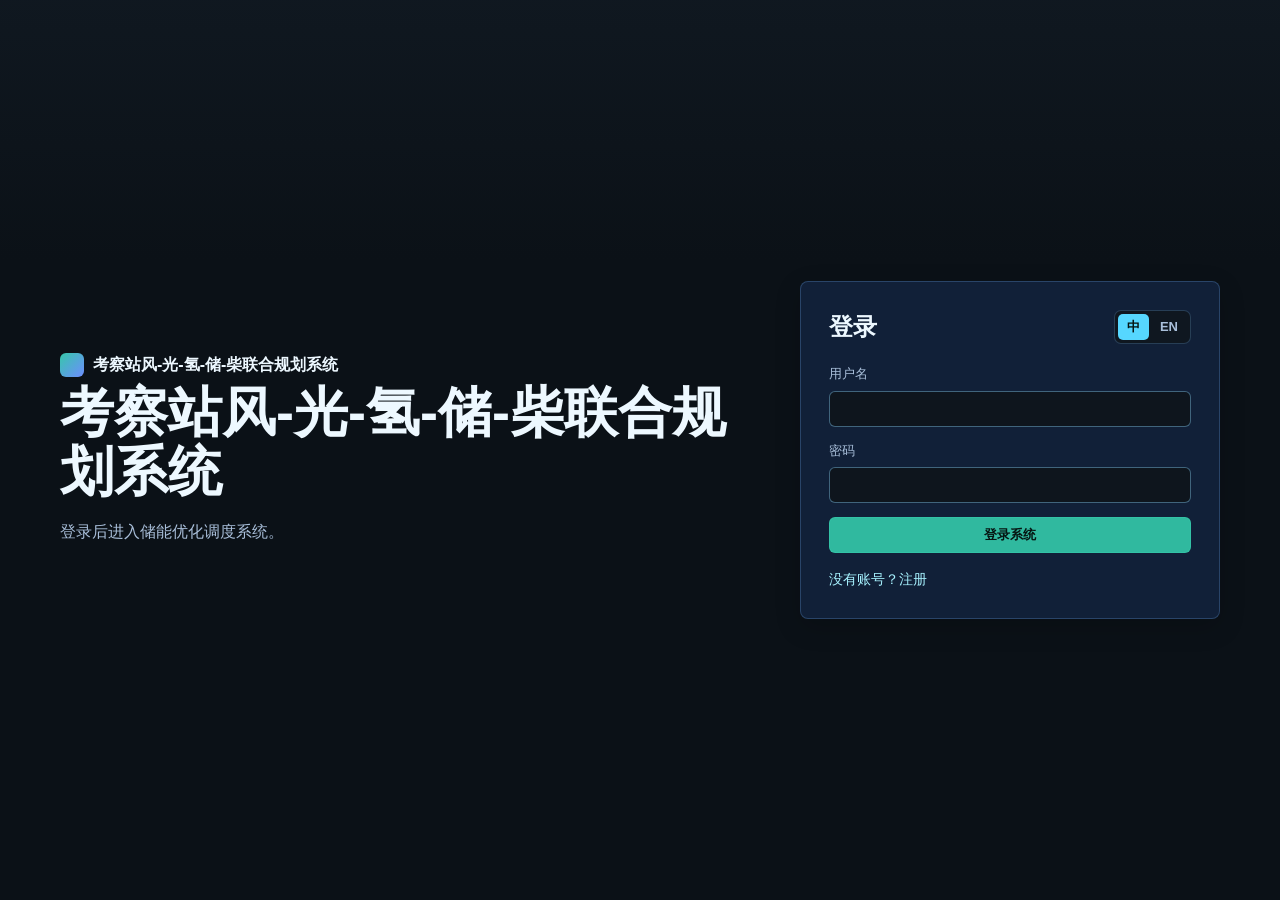
==== commit 6d298a30: "完善首页配置与结果任务界面" ====
--- a/index.html
+++ b/index.html
@@ -3,38 +3,54 @@
 <head>
   <meta charset="utf-8">
   <meta name="viewport" content="width=device-width, initial-scale=1">
-  <title>储能优化调度系统</title>
+  <title>考察站风-光-氢-储-柴联合规划系统</title>
   <link rel="icon" href="data:,">
   <link rel="stylesheet" href="assets/app.css">
 </head>
-<body>
-  <main class="home-screen" aria-label="储能优化调度系统首页">
-    <h1 class="home-title" data-i18n="home.title">低温风光柴储电热耦合优化调度</h1>
+<body class="home-page">
+  <main class="home-screen" aria-label="考察站风-光-氢-储-柴联合规划系统首页">
+    <h1 class="home-title" data-i18n="home.title">考察站风-光-氢-储-柴联合规划系统</h1>
 
-    <div class="home-user-status" data-auth-user hidden>
-      <span data-i18n="auth.user">当前用户</span><strong data-auth-username></strong><em data-auth-role></em>
-      <button type="button" data-logout data-i18n="auth.logout">退出</button>
+    <div class="home-config-panel">
+      <div class="home-user-status" data-auth-user hidden>
+        <span data-i18n="auth.user">当前用户</span><strong data-auth-username></strong><em data-auth-role></em>
+        <button type="button" data-logout data-i18n="auth.logout">退出</button>
+      </div>
+      <label class="home-config-select">
+        <span data-i18n="home.language">语言</span>
+        <select data-language-select aria-label="语言">
+          <option value="zh">中文</option>
+          <option value="en">English</option>
+        </select>
+      </label>
+      <label class="home-config-select">
+        <span data-i18n="home.theme">显示主题</span>
+        <select data-theme-select aria-label="显示主题">
+          <option value="aurora" data-i18n="theme.aurora">科幻蓝</option>
+          <option value="purple" data-i18n="theme.purple">科幻紫</option>
+          <option value="workbench" data-i18n="theme.workbench">工作台</option>
+        </select>
+      </label>
     </div>
-    <div class="home-language-switch language-switch" data-language-switch></div>
 
     <nav class="home-feature-grid" aria-label="功能切换">
       <button class="home-feature-entry" type="button" data-href="schemes.html">
         <i class="feature-icon" aria-hidden="true">
           <svg viewBox="0 0 64 64"><path d="M14 12h27l9 9v31H14z"></path><path d="M41 12v10h10"></path><path d="M22 28h20"></path><path d="M22 38h14"></path><path d="M22 48h18"></path></svg>
         </i>
-        <strong data-i18n="feature.schemes.title">输入配置</strong>
+        <strong data-i18n="feature.schemes.title">参数维护</strong>
       </button>
       <button class="home-feature-entry" type="button" data-href="solve.html">
         <i class="feature-icon" aria-hidden="true">
           <svg viewBox="0 0 64 64"><circle cx="32" cy="32" r="23"></circle><path d="M27 21l18 11-18 11z"></path><path d="M32 8v7"></path><path d="M32 49v7"></path><path d="M8 32h7"></path><path d="M49 32h7"></path></svg>
         </i>
-        <strong data-i18n="feature.solve.title">优化求解</strong>
+        <strong data-i18n="feature.solve.title">规划求解</strong>
       </button>
       <button class="home-feature-entry" type="button" data-href="verify.html">
         <i class="feature-icon" aria-hidden="true">
           <svg viewBox="0 0 64 64"><path d="M17 10h30v44H17z"></path><path d="M24 23h16"></path><path d="M24 34h10"></path><circle cx="42" cy="43" r="10"></circle><path d="M37 43l4 4 7-9"></path></svg>
         </i>
-        <strong data-i18n="feature.verify.title">方案校核</strong>
+        <strong data-i18n="feature.verify.title">方案评估</strong>
       </button>
       <button class="home-feature-entry" type="button" data-href="comparison.html">
         <i class="feature-icon" aria-hidden="true">
@@ -46,13 +62,14 @@
         <i class="feature-icon" aria-hidden="true">
           <svg viewBox="0 0 64 64"><rect x="12" y="13" width="40" height="38" rx="5"></rect><path d="M21 25h22"></path><path d="M21 35h16"></path><path d="M21 45h20"></path><circle cx="48" cy="18" r="6"></circle><path d="M48 12v12"></path><path d="M42 18h12"></path></svg>
         </i>
-        <strong data-i18n="feature.batch.title">批量计算</strong>
+        <strong data-i18n="feature.batch.title">任务并发</strong>
       </button>
     </nav>
 
   </main>
   <script src="assets/common.js"></script>
   <script src="assets/i18n.js"></script>
+  <script src="assets/theme.js"></script>
   <script src="assets/auth.js"></script>
   <script>
     document.addEventListener("DOMContentLoaded", () => {
--- a/assets/app.css
+++ b/assets/app.css
@@ -418,7 +418,9 @@
 .task-item span { color: var(--muted); font-size: 13px; }
 .scheme-item strong,
 .scheme-item span,
-.scheme-item small {
+.scheme-item small,
+.task-item strong,
+.task-item span {
   min-width: 0;
   max-width: 100%;
   overflow: hidden;
@@ -1020,6 +1022,138 @@
   color: var(--text);
 }
 
+.dispatch-panel {
+  display: grid;
+  gap: 12px;
+}
+
+.dispatch-toolbar {
+  display: grid;
+  grid-template-columns: minmax(230px, 1fr) repeat(3, minmax(170px, .55fr)) auto;
+  gap: 10px;
+  align-items: end;
+}
+
+.dispatch-toolbar label {
+  display: grid;
+  gap: 6px;
+  color: var(--muted);
+  font-size: 12px;
+  min-width: 0;
+}
+
+.dispatch-toolbar input,
+.dispatch-toolbar select {
+  width: 100%;
+}
+
+.dispatch-status {
+  min-height: 58px;
+  display: grid;
+  align-content: center;
+  gap: 3px;
+  padding: 10px 12px;
+  border: 1px solid var(--line);
+  border-radius: 8px;
+  background: var(--panel-3);
+}
+
+.dispatch-status strong {
+  font-size: 14px;
+}
+
+.dispatch-status span {
+  min-width: 0;
+  color: var(--muted);
+  font-size: 12px;
+  overflow: hidden;
+  text-overflow: ellipsis;
+  white-space: nowrap;
+}
+
+.dispatch-actions {
+  display: flex;
+  flex-wrap: wrap;
+  justify-content: flex-end;
+  gap: 8px;
+  min-width: 260px;
+}
+
+.dispatch-table {
+  max-height: 430px;
+}
+
+.dispatch-table table {
+  min-width: 2100px;
+}
+
+.dispatch-table th {
+  white-space: nowrap;
+}
+
+.dispatch-table td {
+  min-width: 118px;
+  padding: 5px 6px;
+}
+
+.dispatch-table input,
+.dispatch-table select {
+  width: 100%;
+  min-height: 30px;
+  padding: 4px 7px;
+  font-size: 12px;
+}
+
+.readonly-cell {
+  display: inline-flex;
+  align-items: center;
+  min-height: 30px;
+  color: var(--muted);
+  font-variant-numeric: tabular-nums;
+}
+
+.verification-curve-panel {
+  margin: 0 0 16px;
+  padding: 12px;
+  border: 1px solid var(--line);
+  border-radius: 8px;
+  background: var(--panel-3);
+}
+
+.verification-curve-tabs {
+  display: flex;
+  flex-wrap: wrap;
+  justify-content: flex-end;
+  gap: 6px;
+}
+
+.verification-curve-tabs button {
+  min-height: 30px;
+  padding: 5px 10px;
+  color: var(--muted);
+  background: #101a23;
+}
+
+.verification-curve-tabs button.active {
+  border-color: rgba(54, 199, 170, .72);
+  background: var(--accent);
+  color: #061512;
+}
+
+.verification-curve-svg {
+  width: 100%;
+  height: clamp(260px, 32vh, 380px);
+  margin-top: 10px;
+  border: 1px solid var(--line);
+  border-radius: 8px;
+  background: #0f1720;
+}
+
+.verification-curve-legend text {
+  fill: var(--muted);
+  font-size: 11px;
+}
+
 .batch-form {
   display: grid;
   grid-template-columns: minmax(260px, .55fr) minmax(0, 1fr);
@@ -1426,12 +1560,32 @@
   transform: translate(-50%, -50%);
   white-space: nowrap;
 }
+
 .optimization-overview-table,
 .green-result-table,
 .safety-result-table {
   flex: 1 1 auto;
   min-height: 0;
   overflow: auto;
+}
+
+.optimization-overview-table table,
+.green-result-table table,
+.safety-result-table table {
+  min-width: 0;
+  table-layout: fixed;
+}
+
+.optimization-overview-table th,
+.green-result-table th,
+.safety-result-table th {
+  width: 48%;
+}
+
+.optimization-overview-table td,
+.green-result-table td,
+.safety-result-table td {
+  overflow-wrap: anywhere;
 }
 .green-result-layout,
 .safety-result-layout {
@@ -1556,6 +1710,213 @@
 }
 .optimization-curve-fallback {
   height: 100%;
+}
+.result-file-list {
+  flex: 0 0 auto;
+  display: grid;
+  grid-template-columns: repeat(auto-fit, minmax(170px, 1fr));
+  gap: 8px;
+  margin-top: 10px;
+}
+.result-file-list.empty {
+  display: block;
+  padding: 9px 10px;
+  border: 1px solid var(--line);
+  border-radius: 8px;
+  color: var(--muted);
+  background: var(--panel-3);
+}
+.result-file-link {
+  min-width: 0;
+  display: grid;
+  gap: 3px;
+  padding: 9px 10px;
+  border: 1px solid var(--line);
+  border-radius: 8px;
+  background: var(--panel-3);
+  color: var(--text);
+  text-decoration: none;
+}
+.result-file-link:hover,
+.result-file-link:focus-visible {
+  outline: none;
+  border-color: rgba(54, 199, 170, .62);
+  background: rgba(54, 199, 170, .10);
+}
+.result-file-link span,
+.result-file-link em {
+  min-width: 0;
+  overflow: hidden;
+  text-overflow: ellipsis;
+  white-space: nowrap;
+}
+.result-file-link span {
+  font-size: 12px;
+  font-weight: 850;
+}
+.result-file-link em {
+  color: var(--muted);
+  font-size: 11px;
+  font-style: normal;
+}
+.curve-list-header {
+  display: grid;
+  grid-template-columns: repeat(4, max-content);
+  align-items: baseline;
+  gap: 4px 6px;
+  margin-bottom: 10px;
+  padding: 8px 9px;
+  border: 1px solid var(--line);
+  border-radius: 8px;
+  background: var(--panel-2);
+  color: var(--muted);
+  font-size: 12px;
+}
+.curve-list-header strong {
+  color: var(--text);
+  font-size: 16px;
+}
+.curve-list-items {
+  display: grid;
+  gap: 6px;
+}
+.curve-item {
+  min-width: 0;
+  width: 100%;
+  display: grid;
+  grid-template-columns: minmax(0, 1fr) max-content;
+  align-items: center;
+  gap: 8px;
+  padding: 8px 9px;
+  border: 1px solid var(--line);
+  border-radius: 8px;
+  background: var(--panel-2);
+  color: var(--text);
+  text-align: left;
+  box-shadow: none;
+}
+.curve-item:hover,
+.curve-item:focus-visible,
+.curve-item.active {
+  outline: none;
+  border-color: rgba(54, 199, 170, .62);
+  background: rgba(54, 199, 170, .12);
+}
+.curve-item.active {
+  box-shadow: inset 3px 0 0 var(--accent);
+}
+.curve-item span,
+.curve-item em {
+  min-width: 0;
+  overflow: hidden;
+  text-overflow: ellipsis;
+  white-space: nowrap;
+}
+.curve-item span {
+  font-size: 12px;
+  font-weight: 820;
+}
+.curve-item em {
+  color: var(--muted);
+  font-size: 11px;
+  font-style: normal;
+}
+.curve-chart-shell {
+  min-width: 720px;
+  min-height: 100%;
+  display: grid;
+  grid-template-rows: auto minmax(360px, 1fr);
+  gap: 10px;
+  padding: 12px;
+  border: 1px solid var(--line);
+  border-radius: 8px;
+  background: var(--panel-2);
+}
+.curve-chart-toolbar {
+  display: grid;
+  grid-template-columns: minmax(0, 1fr) auto;
+  align-items: end;
+  gap: 10px;
+}
+.curve-chart-title {
+  min-width: 0;
+  display: grid;
+  gap: 3px;
+}
+.curve-chart-title h2 {
+  margin: 0;
+  overflow: hidden;
+  text-overflow: ellipsis;
+  white-space: nowrap;
+}
+.curve-chart-title span,
+.curve-chart-stats span {
+  color: var(--muted);
+  font-size: 12px;
+  font-weight: 760;
+}
+.curve-chart-stats {
+  display: flex;
+  gap: 8px;
+  flex-wrap: wrap;
+  justify-content: flex-end;
+}
+.curve-chart-stats span {
+  padding: 3px 7px;
+  border: 1px solid var(--line);
+  border-radius: 999px;
+  background: var(--panel-3);
+  white-space: nowrap;
+}
+.curve-svg {
+  width: 100%;
+  min-height: 360px;
+  border: 1px solid var(--line);
+  border-radius: 8px;
+  background: #0f1720;
+}
+.curve-plot-bg {
+  fill: rgba(255, 255, 255, .025);
+}
+.curve-grid-line {
+  stroke: rgba(139, 155, 172, .18);
+  stroke-width: 1;
+}
+.curve-grid-line.vertical {
+  stroke-dasharray: 4 6;
+}
+.curve-axis-label {
+  fill: var(--muted);
+  font-size: 12px;
+}
+.curve-line-shadow,
+.curve-line {
+  fill: none;
+  stroke-linecap: round;
+  stroke-linejoin: round;
+}
+.curve-line-shadow {
+  stroke: rgba(0, 0, 0, .36);
+  stroke-width: 7;
+}
+.curve-line {
+  stroke: var(--accent);
+  stroke-width: 3;
+}
+.curve-last-point {
+  fill: #fff;
+  stroke: var(--accent);
+  stroke-width: 3;
+}
+.curve-empty {
+  min-height: 220px;
+  display: grid;
+  place-items: center;
+  border: 1px solid var(--line);
+  border-radius: 8px;
+  background: var(--panel-2);
+  color: var(--muted);
+  font-weight: 800;
 }
 .status-pill {
   display: inline-flex;
@@ -2301,3 +2662,2148 @@
     width: 100%;
   }
 }
+
+/* Unified product UI system override
+   Workbench-style visual language for dispatch, computation, and verification screens. */
+:root {
+  color-scheme: dark;
+  --bg: #0b1117;
+  --bg-2: #101820;
+  --panel: #121b24;
+  --panel-2: #17222d;
+  --panel-3: #0f1720;
+  --text: #e8eef4;
+  --muted: #9aa8b6;
+  --muted-2: #71808f;
+  --line: rgba(139, 155, 172, .20);
+  --line-strong: rgba(155, 171, 189, .34);
+  --accent: #36c7aa;
+  --accent-strong: #7de5d0;
+  --accent-soft: rgba(54, 199, 170, .12);
+  --focus: rgba(54, 199, 170, .28);
+  --danger: #ff7b72;
+  --warning: #f4b860;
+  --ok: #67d391;
+  --queued: #72a7ff;
+  --shadow: 0 18px 44px rgba(0, 0, 0, .28);
+  --shadow-soft: 0 8px 26px rgba(0, 0, 0, .18);
+  --radius: 8px;
+  --radius-sm: 6px;
+  --control-h: 36px;
+  font-family: "Microsoft YaHei UI", "Microsoft YaHei", "Segoe UI", Arial, sans-serif;
+}
+
+html {
+  background: var(--bg);
+}
+
+body {
+  background:
+    linear-gradient(180deg, rgba(16, 24, 32, .96), rgba(11, 17, 23, 1) 260px),
+    var(--bg);
+  color: var(--text);
+  font-size: 14px;
+  line-height: 1.5;
+}
+
+body::before {
+  display: none;
+}
+
+button,
+.button,
+input,
+select,
+textarea {
+  min-height: var(--control-h);
+  border-radius: var(--radius-sm);
+  font-size: 13px;
+  letter-spacing: 0;
+}
+
+button,
+.button {
+  border-color: var(--line-strong);
+  background: #18232e;
+  color: var(--text);
+  font-weight: 650;
+  box-shadow: none;
+  transition: background .14s ease, border-color .14s ease, color .14s ease, transform .14s ease;
+}
+
+button:hover,
+.button:hover {
+  border-color: rgba(125, 229, 208, .62);
+  background: #1d2b37;
+}
+
+button:focus-visible,
+.button:focus-visible,
+input:focus,
+select:focus,
+textarea:focus {
+  outline: 3px solid var(--focus);
+  outline-offset: 1px;
+  border-color: var(--accent);
+}
+
+button:disabled {
+  opacity: .45;
+  transform: none;
+}
+
+.primary {
+  border-color: rgba(54, 199, 170, .68);
+  background: #30b99f;
+  color: #061512;
+  font-weight: 800;
+}
+
+.primary:hover {
+  border-color: rgba(125, 229, 208, .82);
+  background: #48d2b7;
+  color: #061512;
+}
+
+.danger {
+  border-color: rgba(255, 123, 114, .42);
+  background: rgba(255, 123, 114, .10);
+  color: #ff9b94;
+}
+
+.danger:hover {
+  border-color: rgba(255, 123, 114, .72);
+  background: rgba(255, 123, 114, .16);
+}
+
+.small {
+  min-height: 30px;
+  padding: 5px 10px;
+  font-size: 12px;
+}
+
+input,
+select,
+textarea {
+  border-color: var(--line-strong);
+  background: #0e151d;
+  color: var(--text);
+}
+
+input::placeholder,
+textarea::placeholder {
+  color: var(--muted-2);
+}
+
+.app-shell {
+  width: min(1520px, calc(100vw - 40px));
+  padding: 16px 0 36px;
+}
+
+.topbar {
+  min-height: 58px;
+  gap: 14px;
+  margin-bottom: 16px;
+  padding: 0 2px;
+  border-bottom-color: var(--line);
+  background: rgba(11, 17, 23, .86);
+  backdrop-filter: blur(16px);
+}
+
+.brand {
+  gap: 9px;
+  font-size: 16px;
+  font-weight: 800;
+}
+
+.brand::before {
+  width: 24px;
+  height: 24px;
+  border-radius: 6px;
+  background:
+    linear-gradient(135deg, #36c7aa, #6d8dff);
+  box-shadow: none;
+}
+
+.main-nav {
+  gap: 2px;
+}
+
+.main-nav a {
+  min-height: 34px;
+  display: inline-flex;
+  align-items: center;
+  padding: 7px 10px;
+  border-radius: var(--radius-sm);
+  color: var(--muted);
+  font-size: 13px;
+  font-weight: 650;
+}
+
+.main-nav a.active,
+.main-nav a:hover {
+  color: var(--text);
+  background: var(--accent-soft);
+  box-shadow: inset 0 0 0 1px rgba(54, 199, 170, .22);
+}
+
+.language-switch {
+  border-color: var(--line);
+  background: #0f1720;
+}
+
+.language-switch button {
+  min-height: 26px;
+  border-radius: 5px;
+  color: var(--muted);
+}
+
+.language-switch button.active {
+  background: var(--accent);
+  color: #061512;
+}
+
+.user-status {
+  color: var(--muted);
+  font-size: 12px;
+}
+
+.user-status em,
+.auth-links a {
+  color: var(--accent-strong);
+}
+
+.home-lead,
+.status-board,
+.feature-strip,
+.side-panel,
+.main-panel,
+.command-panel,
+.compute-config-panel,
+.optimization-workspace > .scheme-rail,
+.optimization-command-card,
+.optimization-result-card,
+.overview-table-card,
+.composition-bar-card,
+.green-chart-card,
+.safety-chart-card,
+.metric,
+.bar-group,
+.auth-card,
+.modal-dialog {
+  border: 1px solid var(--line);
+  border-radius: var(--radius);
+  background: var(--panel);
+  box-shadow: var(--shadow-soft);
+  backdrop-filter: none;
+}
+
+.side-panel,
+.main-panel,
+.command-panel {
+  padding: 16px;
+}
+
+.workspace {
+  gap: 16px;
+}
+
+.two-column {
+  grid-template-columns: 300px minmax(0, 1fr);
+}
+
+h1,
+h2,
+h3 {
+  color: var(--text);
+  font-weight: 800;
+}
+
+h1 {
+  font-size: 24px;
+  line-height: 1.25;
+}
+
+h2 {
+  font-size: 18px;
+  line-height: 1.35;
+}
+
+h3 {
+  font-size: 15px;
+  line-height: 1.4;
+}
+
+.section-label,
+.sheet-meta,
+.scheme-empty,
+#saveHint {
+  color: var(--muted);
+}
+
+.panel-head,
+.scheme-summary {
+  gap: 12px;
+  margin-bottom: 12px;
+}
+
+.scheme-list,
+.task-list,
+.checkbox-list,
+.comparison-list {
+  gap: 8px;
+}
+
+.scheme-item,
+.task-item,
+.checkbox-list label,
+.comparison-item {
+  border-color: var(--line);
+  border-radius: var(--radius-sm);
+  background: var(--panel-2);
+  box-shadow: none;
+}
+
+.scheme-item:hover,
+.task-item:hover,
+.comparison-item:hover,
+.checkbox-list label:hover {
+  border-color: rgba(125, 229, 208, .42);
+  background: #1a2833;
+}
+
+.scheme-item.active,
+.task-item.active,
+.comparison-item.active {
+  border-color: rgba(54, 199, 170, .78);
+  background: rgba(54, 199, 170, .13);
+  box-shadow: inset 3px 0 0 var(--accent);
+}
+
+.scheme-tree-node {
+  border-bottom-color: rgba(139, 155, 172, .14);
+}
+
+.scheme-tree-folder:hover,
+.scheme-tree-folder:focus-visible,
+.scheme-tree-file:hover,
+.scheme-tree-file:focus-visible,
+.scheme-tree-toggle:hover,
+.scheme-tree-toggle:focus-visible,
+.compute-config-value-cell:hover,
+.compute-config-value-cell:focus-visible {
+  background: var(--accent-soft);
+}
+
+.input-config-page #schemeList {
+  border-color: var(--line);
+  background: #0f1720;
+}
+
+.sheet-tabs {
+  gap: 6px;
+  margin: 14px 0 10px;
+}
+
+.sheet-tabs button,
+.result-tab,
+.task-type-tab {
+  border-color: var(--line);
+  background: #101a23;
+  color: var(--muted);
+  font-weight: 750;
+}
+
+.sheet-tabs button.active,
+.result-tab.active,
+.task-type-tab.active {
+  border-color: rgba(54, 199, 170, .70);
+  background: var(--accent);
+  color: #061512;
+}
+
+.data-table {
+  border-color: var(--line);
+  border-radius: var(--radius);
+  background: var(--panel-3);
+}
+
+.data-table table {
+  min-width: 760px;
+}
+
+.data-table th,
+.data-table td {
+  border-color: rgba(139, 155, 172, .16);
+  padding: 7px 10px;
+  font-size: 12.5px;
+  line-height: 1.45;
+}
+
+.data-table th {
+  background: #17222d;
+  color: #dce6ee;
+  font-weight: 800;
+}
+
+.data-table tr:hover td {
+  background: rgba(54, 199, 170, .055);
+}
+
+.sheet-pager,
+.sheet-toolbar,
+.inline-form,
+.sheet-curve-panel,
+.mini-bar-chart,
+.summary-box,
+.log-box {
+  border-color: var(--line);
+  border-radius: var(--radius);
+  background: var(--panel-3);
+}
+
+.sheet-curve-chart {
+  border-color: var(--line);
+  background: #0f1720;
+}
+
+.status-error {
+  border-color: rgba(255, 123, 114, .44);
+  background: rgba(255, 123, 114, .10);
+  color: #ff9b94;
+}
+
+.status-pill,
+.result-type {
+  min-height: 24px;
+  padding: 3px 9px;
+  border: 1px solid transparent;
+  border-radius: 999px;
+  font-size: 12px;
+  font-weight: 750;
+}
+
+.status-pill.running {
+  border-color: rgba(244, 184, 96, .30);
+  background: rgba(244, 184, 96, .13);
+  color: #ffd18b;
+}
+
+.status-pill.queued,
+.result-type {
+  border-color: rgba(114, 167, 255, .30);
+  background: rgba(114, 167, 255, .14);
+  color: #9fc0ff;
+}
+
+.status-pill.done,
+.result-type.verification {
+  border-color: rgba(103, 211, 145, .32);
+  background: rgba(103, 211, 145, .13);
+  color: #95e5b0;
+}
+
+.status-pill.failed {
+  border-color: rgba(255, 123, 114, .32);
+  background: rgba(255, 123, 114, .12);
+  color: #ff9b94;
+}
+
+.metric-grid {
+  gap: 10px;
+}
+
+.metric {
+  padding: 12px;
+}
+
+.metric span,
+.status-tile span {
+  color: var(--muted);
+  font-size: 11.5px;
+  font-weight: 750;
+}
+
+.metric strong {
+  color: var(--text);
+  font-size: 19px;
+}
+
+.optimization-workspace {
+  height: calc(100vh - 92px);
+  min-height: 640px;
+  grid-template-columns: 250px minmax(0, 1fr);
+  grid-template-rows: minmax(140px, 1fr) 8px minmax(0, 1fr);
+  gap: 14px;
+}
+
+.optimization-workspace > .scheme-rail {
+  padding: 14px;
+}
+
+.scheme-list-title {
+  font-size: 16px;
+  font-weight: 800;
+}
+
+.scheme-list-items {
+  gap: 2px;
+  padding-left: 0;
+}
+
+.scheme-list-items::before,
+.optimization-workspace .scheme-item::before,
+.optimization-workspace .scheme-item::after {
+  display: none;
+}
+
+.optimization-workspace .scheme-item {
+  min-height: 34px;
+  padding: 8px 10px;
+  border: 1px solid transparent;
+  border-radius: var(--radius-sm);
+  color: var(--muted);
+}
+
+.optimization-workspace .scheme-item:hover,
+.optimization-workspace .scheme-item:focus-visible {
+  border-color: var(--line);
+  background: #1a2833;
+  color: var(--text);
+}
+
+.optimization-workspace .scheme-item.active {
+  border-color: rgba(54, 199, 170, .72);
+  background: rgba(54, 199, 170, .13);
+  color: var(--text);
+  box-shadow: inset 3px 0 0 var(--accent);
+}
+
+.scheme-list-resize-handle::before,
+.overview-column-resize-handle::before,
+.result-column-resize-handle::before {
+  background: rgba(139, 155, 172, .34);
+}
+
+.optimization-panel {
+  gap: 14px;
+}
+
+.optimization-command-card,
+.optimization-result-card {
+  padding: 14px;
+}
+
+.optimization-command-row {
+  gap: 12px;
+}
+
+.optimization-current-scheme {
+  flex-basis: 240px;
+  font-weight: 800;
+}
+
+.optimization-actions {
+  gap: 8px;
+}
+
+.optimization-actions button {
+  min-height: 34px;
+  padding: 7px 12px;
+  border-radius: var(--radius-sm);
+}
+
+.optimization-actions .queue-action {
+  border-color: rgba(114, 167, 255, .35);
+  background: rgba(114, 167, 255, .12);
+  color: #bdd1ff;
+}
+
+.optimization-status-grid {
+  gap: 8px;
+}
+
+.status-tile {
+  padding: 8px 10px;
+  border-color: var(--line);
+  border-radius: var(--radius-sm);
+  background: #0f1720;
+}
+
+.status-tile strong {
+  font-size: 14px;
+  font-weight: 800;
+}
+
+.result-tabs {
+  gap: 6px;
+  min-height: 36px;
+  margin-bottom: 12px;
+}
+
+.result-tab {
+  height: 34px;
+  border-radius: var(--radius-sm);
+  padding: 0 12px;
+}
+
+.overview-table-card h2 {
+  font-size: 16px;
+}
+
+.composition-bar-card {
+  min-height: 120px;
+}
+
+.composition-bar-track,
+.mini-bar-track,
+.bar-track {
+  background: rgba(139, 155, 172, .16);
+}
+
+.optimization-logs {
+  border-color: rgba(114, 167, 255, .26);
+  background: #08111c;
+  color: #d9e9f8;
+  font-size: 12px;
+}
+
+.log-line {
+  border-bottom-color: rgba(114, 167, 255, .12);
+}
+
+.log-line span {
+  color: #91b8ec;
+}
+
+.context-menu,
+.log-context-menu {
+  border-color: var(--line-strong);
+  border-radius: var(--radius);
+  background: #111b24;
+  box-shadow: var(--shadow);
+}
+
+.context-menu button,
+.log-context-menu button {
+  border-radius: var(--radius-sm);
+  color: var(--text);
+}
+
+.context-menu button:hover,
+.log-context-menu button:hover,
+.context-menu button:focus-visible,
+.log-context-menu button:focus-visible {
+  background: var(--accent-soft);
+}
+
+.modal-backdrop {
+  background: rgba(3, 7, 11, .66);
+}
+
+.modal-dialog {
+  background: #121b24;
+}
+
+.auth-shell {
+  gap: 36px;
+}
+
+.auth-hero h1 {
+  font-size: clamp(34px, 4.6vw, 54px);
+}
+
+.home-screen {
+  min-height: 100vh;
+  overflow: auto;
+  background: #0b1117;
+}
+
+.home-screen::before {
+  inset: 0;
+  background-image: url("main-dashboard-bg.png");
+  background-position: center;
+  background-size: min(920px, 72vw);
+  background-repeat: no-repeat;
+  filter: saturate(.82) brightness(.48) contrast(1.02);
+  opacity: .42;
+}
+
+.home-screen::after {
+  background:
+    linear-gradient(180deg, rgba(11, 17, 23, .82), rgba(11, 17, 23, .90)),
+    radial-gradient(circle at 50% 42%, rgba(54, 199, 170, .18), transparent 38%);
+}
+
+.home-screen .home-title {
+  top: clamp(48px, 8vh, 86px);
+  width: min(880px, calc(100vw - 64px));
+  font-size: clamp(30px, 3.3vw, 46px);
+  font-weight: 850;
+  line-height: 1.14;
+  text-shadow: none;
+}
+
+.home-user-status {
+  top: 20px;
+  right: 24px;
+  border-color: var(--line);
+  border-radius: var(--radius);
+  background: rgba(18, 27, 36, .88);
+  color: var(--muted);
+  box-shadow: var(--shadow-soft);
+}
+
+.home-language-switch {
+  top: 68px;
+  right: 24px;
+}
+
+.home-feature-grid {
+  top: 52%;
+  width: min(980px, calc(100vw - 120px));
+  min-height: auto;
+  gap: 14px;
+  padding: 0;
+  transform: translate(-50%, -34%);
+}
+
+.home-feature-grid::before,
+.home-feature-grid::after,
+.home-feature-entry::before,
+.home-feature-entry::after {
+  display: none;
+}
+
+.home-feature-entry {
+  min-height: 154px;
+  gap: 14px;
+  padding: 22px;
+  border-color: var(--line);
+  border-radius: var(--radius);
+  background: rgba(18, 27, 36, .92);
+  box-shadow: var(--shadow-soft);
+}
+
+.home-feature-entry:hover,
+.home-feature-entry:focus-visible {
+  transform: translateY(-3px);
+  border-color: rgba(125, 229, 208, .60);
+  background: #17232e;
+  box-shadow: 0 16px 40px rgba(0, 0, 0, .26);
+}
+
+.home-screen .feature-icon {
+  width: 58px;
+  height: 58px;
+  padding: 10px;
+  border: 1px solid rgba(54, 199, 170, .30);
+  border-radius: var(--radius);
+  background: rgba(54, 199, 170, .10);
+  color: var(--accent-strong);
+  filter: none;
+}
+
+.home-screen .feature-icon svg {
+  stroke-width: 2.2;
+  fill: none;
+}
+
+.home-feature-entry strong {
+  color: var(--text);
+  font-size: 18px;
+  font-weight: 800;
+  text-shadow: none;
+}
+
+.home-feature-grid .home-feature-entry:nth-last-child(2):nth-child(3n + 1) {
+  grid-column: 1 / 2;
+  transform: translateX(calc(50% + 7px));
+}
+
+.home-feature-grid .home-feature-entry:nth-last-child(1):nth-child(3n + 2) {
+  grid-column: 2 / 3;
+  transform: translateX(calc(50% + 7px));
+}
+
+.home-feature-grid .home-feature-entry:nth-last-child(2):nth-child(3n + 1):hover,
+.home-feature-grid .home-feature-entry:nth-last-child(2):nth-child(3n + 1):focus-visible,
+.home-feature-grid .home-feature-entry:nth-last-child(1):nth-child(3n + 2):hover,
+.home-feature-grid .home-feature-entry:nth-last-child(1):nth-child(3n + 2):focus-visible {
+  transform: translateX(calc(50% + 7px)) translateY(-3px);
+}
+
+.composition-bar-card.empty .composition-bar-summary-dot {
+  background: var(--muted-2) !important;
+}
+
+.composition-bar-card.empty .composition-bar-track {
+  opacity: .58;
+}
+
+.composition-bar-card.empty .composition-bar-segment {
+  width: 100% !important;
+  background: linear-gradient(90deg, rgba(139, 155, 172, .26), rgba(139, 155, 172, .14)) !important;
+}
+
+.composition-bar-card.empty .composition-bar-segment span {
+  background: transparent;
+  color: var(--muted);
+}
+
+.mini-bar-item.empty .mini-bar-value,
+.mini-bar-item.empty .mini-bar-label {
+  color: var(--muted);
+}
+
+.mini-bar-item.empty .mini-bar-track span {
+  background: rgba(139, 155, 172, .32) !important;
+}
+
+.batch-page {
+  height: 100vh;
+  overflow: hidden;
+}
+
+.batch-page .batch-shell {
+  width: 100%;
+  max-width: none;
+  height: 100vh;
+  padding: 14px 18px 18px;
+  display: flex;
+  flex-direction: column;
+  overflow: hidden;
+}
+
+.batch-page .topbar {
+  flex: 0 0 auto;
+}
+
+.batch-page .batch-workbench {
+  flex: 1 1 auto;
+  min-height: 0;
+  display: flex;
+  flex-direction: column;
+  gap: 12px;
+  overflow: hidden;
+}
+
+.batch-task-panel {
+  flex: 1 1 auto;
+  min-width: 0;
+  min-height: 0;
+  height: 100%;
+  padding: 16px;
+  border: 1px solid var(--line);
+  border-radius: var(--radius);
+  background: var(--panel);
+  box-shadow: var(--shadow-soft);
+  display: grid;
+  grid-template-rows: auto auto minmax(0, 1fr);
+  gap: 12px;
+  overflow: hidden;
+}
+
+.batch-task-head {
+  min-width: 0;
+  display: flex;
+  align-items: center;
+  justify-content: space-between;
+  gap: 12px;
+}
+
+.batch-tabs {
+  min-width: 0;
+  max-width: 100%;
+  display: flex;
+  flex-wrap: wrap;
+  gap: 8px;
+}
+
+.batch-tab {
+  min-width: 138px;
+  min-height: 36px;
+  padding: 6px 12px;
+  border-color: var(--line);
+  background: #101a23;
+  color: var(--muted);
+  font-weight: 800;
+}
+
+.batch-tab.active {
+  border-color: rgba(54, 199, 170, .70);
+  background: var(--accent);
+  color: #061512;
+}
+
+.batch-tab strong {
+  min-width: 24px;
+  height: 22px;
+  padding: 2px 7px;
+  border-radius: 999px;
+  display: inline-flex;
+  align-items: center;
+  justify-content: center;
+  background: rgba(255, 255, 255, .11);
+  color: currentColor;
+  font-size: 12px;
+}
+
+.batch-head-actions {
+  display: flex;
+  align-items: center;
+  justify-content: flex-end;
+  gap: 10px;
+}
+
+.batch-last-updated {
+  color: var(--muted);
+  font-size: 12px;
+  white-space: nowrap;
+}
+
+.batch-filter-row {
+  min-width: 0;
+  min-height: 42px;
+  display: flex;
+  align-items: center;
+  gap: 14px;
+}
+
+.batch-filter-row h1 {
+  min-width: 0;
+  font-size: 18px;
+}
+
+.batch-scheme-filter {
+  display: inline-flex;
+  align-items: center;
+  gap: 8px;
+  color: var(--muted);
+  font-size: 13px;
+  font-weight: 750;
+}
+
+.batch-scheme-filter select {
+  width: min(230px, 32vw);
+}
+
+.batch-summary {
+  margin-left: auto;
+  min-width: 0;
+  display: flex;
+  justify-content: flex-end;
+  gap: 8px;
+  flex-wrap: wrap;
+}
+
+.batch-summary span {
+  min-height: 30px;
+  padding: 4px 9px;
+  border: 1px solid var(--line);
+  border-radius: var(--radius-sm);
+  background: #0f1720;
+  display: inline-flex;
+  align-items: center;
+  gap: 7px;
+}
+
+.batch-summary em {
+  color: var(--muted);
+  font-size: 12px;
+  font-style: normal;
+  font-weight: 750;
+}
+
+.batch-summary strong {
+  color: var(--text);
+  font-size: 13px;
+}
+
+.batch-task-table-shell {
+  width: 100%;
+  min-width: 0;
+  min-height: 0;
+  height: 100%;
+  overflow: auto;
+  border-color: rgba(139, 155, 172, .22);
+  background: #0f1720;
+}
+
+.batch-task-table {
+  min-width: 1160px;
+  table-layout: fixed;
+}
+
+.batch-task-table th {
+  top: 0;
+  z-index: 2;
+  height: 38px;
+  background: #17222d;
+  white-space: nowrap;
+}
+
+.batch-task-table td {
+  height: 54px;
+  vertical-align: middle;
+}
+
+.batch-col-scheme { width: 155px; }
+.batch-col-result { width: 165px; }
+.batch-col-actions { width: 165px; }
+.batch-col-status { width: 95px; }
+.batch-col-process { width: 80px; }
+.batch-col-time { width: 130px; }
+.batch-col-elapsed { width: 110px; }
+.batch-col-log { width: 130px; }
+
+.batch-cell-main,
+.batch-cell-sub,
+.batch-log-cell {
+  min-width: 0;
+  overflow: hidden;
+  text-overflow: ellipsis;
+  white-space: nowrap;
+}
+
+.batch-cell-main {
+  color: var(--text);
+  font-weight: 760;
+}
+
+.batch-cell-sub {
+  margin-top: 2px;
+  color: var(--muted);
+  font-size: 11.5px;
+}
+
+.batch-actions-cell {
+  min-width: 190px;
+}
+
+.batch-row-actions {
+  display: flex;
+  align-items: center;
+  gap: 6px;
+  flex-wrap: nowrap;
+}
+
+.batch-row-actions button {
+  min-width: 48px;
+  padding-inline: 8px;
+}
+
+.batch-log-cell {
+  color: var(--muted);
+}
+
+.batch-empty {
+  height: 100%;
+  min-height: 260px;
+  display: grid;
+  place-items: center;
+  color: var(--muted);
+  font-weight: 750;
+}
+
+.comparison-page {
+  height: 100vh;
+  overflow: hidden;
+}
+
+.comparison-page .comparison-shell {
+  width: 100%;
+  max-width: none;
+  height: 100vh;
+  padding: 14px 18px 18px;
+  display: flex;
+  flex-direction: column;
+  overflow: hidden;
+}
+
+.comparison-page .topbar {
+  flex: 0 0 auto;
+}
+
+.comparison-workbench {
+  flex: 1 1 auto;
+  min-height: 0;
+  display: grid;
+  grid-template-rows: auto minmax(0, 1fr);
+  gap: 12px;
+  overflow: hidden;
+}
+
+.comparison-picker-panel,
+.comparison-result-panel,
+.comparison-mode-panel,
+.comparison-main-panel {
+  min-width: 0;
+  border: 1px solid var(--line);
+  border-radius: var(--radius);
+  background: var(--panel);
+  box-shadow: var(--shadow-soft);
+}
+
+.comparison-picker-panel {
+  padding: 14px 16px;
+  display: grid;
+  gap: 12px;
+}
+
+.comparison-picker-head {
+  display: flex;
+  align-items: center;
+  justify-content: space-between;
+  gap: 14px;
+}
+
+.comparison-picker-head h1 {
+  font-size: 18px;
+}
+
+.comparison-slot-rail {
+  min-width: 0;
+  display: grid;
+  grid-auto-flow: column;
+  grid-auto-columns: minmax(230px, 280px);
+  gap: 10px;
+  overflow-x: auto;
+  padding-bottom: 2px;
+}
+
+.comparison-slot {
+  min-width: 0;
+  padding: 10px;
+  border: 1px solid var(--line);
+  border-radius: var(--radius-sm);
+  background: #0f1720;
+  display: grid;
+  gap: 8px;
+}
+
+.comparison-slot-head {
+  display: flex;
+  justify-content: space-between;
+  gap: 8px;
+  align-items: center;
+}
+
+.comparison-slot-head strong {
+  color: var(--text);
+  font-size: 13px;
+}
+
+.comparison-slot-actions {
+  display: inline-flex;
+  gap: 4px;
+}
+
+.comparison-slot-actions button {
+  width: 26px;
+  min-width: 26px;
+  min-height: 26px;
+  padding: 0;
+}
+
+.comparison-slot select {
+  width: 100%;
+}
+
+.comparison-slot span {
+  min-width: 0;
+  overflow: hidden;
+  text-overflow: ellipsis;
+  white-space: nowrap;
+  color: var(--muted);
+  font-size: 12px;
+}
+
+.comparison-result-panel {
+  min-height: 0;
+  padding: 0;
+  display: grid;
+  grid-template-columns: 280px minmax(0, 1fr);
+  gap: 12px;
+  border: 0;
+  background: transparent;
+  box-shadow: none;
+}
+
+.comparison-mode-panel,
+.comparison-main-panel {
+  min-height: 0;
+  padding: 14px;
+  display: flex;
+  flex-direction: column;
+  overflow: hidden;
+}
+
+.comparison-mode-panel h2 {
+  margin-bottom: 12px;
+  font-size: 17px;
+}
+
+.comparison-scope-tabs,
+.comparison-render-tabs {
+  display: grid;
+  gap: 7px;
+  margin-bottom: 12px;
+}
+
+.comparison-scope-tabs {
+  grid-template-columns: 1fr;
+}
+
+.comparison-render-tabs {
+  grid-template-columns: repeat(3, minmax(0, 1fr));
+}
+
+.comparison-scope-tabs button,
+.comparison-render-tabs button,
+.comparison-metric-list button {
+  border-color: var(--line);
+  background: #101a23;
+  color: var(--muted);
+  font-weight: 750;
+}
+
+.comparison-scope-tabs button.active,
+.comparison-render-tabs button.active,
+.comparison-metric-list button.active {
+  border-color: rgba(54, 199, 170, .70);
+  background: var(--accent);
+  color: #061512;
+}
+
+.comparison-metric-list {
+  min-height: 0;
+  display: grid;
+  gap: 7px;
+  overflow: auto;
+}
+
+.comparison-metric-list button {
+  min-height: 38px;
+  justify-content: space-between;
+  text-align: left;
+}
+
+.comparison-metric-list span {
+  min-width: 0;
+  overflow: hidden;
+  text-overflow: ellipsis;
+  white-space: nowrap;
+}
+
+.comparison-metric-list em {
+  color: currentColor;
+  opacity: .68;
+  font-size: 11px;
+  font-style: normal;
+}
+
+.comparison-toolbar {
+  flex: 0 0 auto;
+  display: flex;
+  align-items: flex-start;
+  justify-content: space-between;
+  gap: 14px;
+  margin-bottom: 12px;
+}
+
+.comparison-toolbar h2 {
+  font-size: 18px;
+}
+
+.comparison-legend {
+  min-width: 0;
+  display: flex;
+  justify-content: flex-end;
+  gap: 8px;
+  flex-wrap: wrap;
+}
+
+.comparison-legend span {
+  max-width: 180px;
+  min-height: 26px;
+  padding: 4px 8px;
+  border: 1px solid var(--line);
+  border-radius: 999px;
+  background: #0f1720;
+  color: var(--muted);
+  font-size: 12px;
+  display: inline-flex;
+  align-items: center;
+  gap: 6px;
+  overflow: hidden;
+  text-overflow: ellipsis;
+  white-space: nowrap;
+}
+
+.comparison-legend i {
+  width: 8px;
+  height: 8px;
+  border-radius: 999px;
+  flex: 0 0 auto;
+}
+
+.comparison-output {
+  flex: 1 1 auto;
+  min-height: 0;
+  overflow: auto;
+}
+
+.comparison-table-output table {
+  min-width: 960px;
+}
+
+.comparison-table-output tr.selected-row td,
+.comparison-table-output tr.selected-row th {
+  background: rgba(54, 199, 170, .08);
+}
+
+.comparison-chart-output {
+  border: 1px solid var(--line);
+  border-radius: var(--radius);
+  background: #0f1720;
+}
+
+.comparison-svg {
+  width: 100%;
+  min-width: 820px;
+  height: 100%;
+  min-height: 420px;
+  display: block;
+}
+
+.comparison-chart-bg {
+  fill: #0f1720;
+}
+
+.comparison-grid {
+  stroke: rgba(139, 155, 172, .18);
+  stroke-width: 1;
+}
+
+.comparison-grid.vertical {
+  stroke-dasharray: 3 5;
+}
+
+.comparison-axis,
+.comparison-x-label,
+.comparison-point-label,
+.comparison-chart-title {
+  fill: var(--muted);
+  font-size: 12px;
+}
+
+.comparison-chart-title {
+  fill: var(--text);
+  font-weight: 800;
+}
+
+.comparison-line-shadow {
+  fill: none;
+  stroke: rgba(0, 0, 0, .35);
+  stroke-width: 8;
+}
+
+.comparison-line {
+  fill: none;
+  stroke: var(--accent);
+  stroke-width: 3;
+  stroke-linecap: round;
+  stroke-linejoin: round;
+}
+
+.comparison-empty {
+  min-height: 180px;
+  display: grid;
+  place-items: center;
+  color: var(--muted);
+  font-weight: 750;
+  text-align: center;
+}
+
+@media (max-width: 1100px) {
+  .optimization-workspace {
+    height: auto;
+    min-height: 0;
+    grid-template-columns: 1fr;
+    grid-template-rows: auto auto;
+  }
+
+  .optimization-workspace > .scheme-rail,
+  .optimization-workspace > .optimization-panel {
+    grid-column: 1;
+    grid-row: auto;
+  }
+
+  .optimization-workspace > .scheme-rail {
+    max-height: 280px;
+  }
+
+  .optimization-command-row {
+    flex-wrap: wrap;
+  }
+
+  .optimization-status-grid {
+    flex-basis: 100%;
+  }
+
+  .dispatch-toolbar {
+    grid-template-columns: 1fr 1fr;
+  }
+
+  .dispatch-actions {
+    justify-content: flex-start;
+    min-width: 0;
+  }
+
+  .green-result-layout,
+  .safety-result-layout,
+  .optimization-overview-grid {
+    grid-template-columns: 1fr;
+  }
+
+  .overview-column-resize-handle,
+  .result-column-resize-handle {
+    display: none;
+  }
+
+  .comparison-result-panel {
+    grid-template-columns: 1fr;
+    grid-template-rows: auto minmax(520px, 1fr);
+  }
+
+  .comparison-mode-panel {
+    max-height: 280px;
+  }
+
+  .comparison-scope-tabs {
+    grid-template-columns: repeat(5, minmax(0, 1fr));
+  }
+}
+
+@media (max-width: 1000px) {
+  .app-shell {
+    width: min(100vw - 24px, 1520px);
+  }
+
+  .topbar {
+    position: static;
+    align-items: flex-start;
+    flex-direction: column;
+    padding-bottom: 12px;
+  }
+
+  .topbar-tools {
+    width: 100%;
+    justify-content: space-between;
+    flex-wrap: wrap;
+  }
+
+  .home-screen {
+    min-height: 900px;
+  }
+
+  .home-screen .home-title {
+    top: 126px;
+  }
+
+  .home-feature-grid {
+    left: 24px;
+    right: 24px;
+    top: 260px;
+    width: auto;
+    grid-template-columns: repeat(2, minmax(0, 1fr));
+    transform: none;
+  }
+
+  .home-feature-grid .home-feature-entry:nth-last-child(2):nth-child(3n + 1),
+  .home-feature-grid .home-feature-entry:nth-last-child(1):nth-child(3n + 2),
+  .home-feature-grid .home-feature-entry:nth-last-child(2):nth-child(3n + 1):hover,
+  .home-feature-grid .home-feature-entry:nth-last-child(2):nth-child(3n + 1):focus-visible,
+  .home-feature-grid .home-feature-entry:nth-last-child(1):nth-child(3n + 2):hover,
+  .home-feature-grid .home-feature-entry:nth-last-child(1):nth-child(3n + 2):focus-visible {
+    grid-column: auto;
+    transform: none;
+  }
+}
+
+@media (max-width: 720px) {
+  .app-shell {
+    width: min(100vw - 18px, 1520px);
+    padding-top: 8px;
+  }
+
+  .optimization-curve-panel.active {
+    grid-template-columns: 1fr;
+    grid-template-rows: minmax(220px, 34vh) minmax(420px, 1fr);
+  }
+
+  .optimization-curve-name-list,
+  .optimization-curve-chart {
+    width: 100%;
+  }
+
+  .curve-chart-shell {
+    min-width: 700px;
+  }
+
+  .main-nav {
+    width: 100%;
+    overflow-x: auto;
+    flex-wrap: nowrap;
+    padding-bottom: 2px;
+  }
+
+  .main-nav a {
+    flex: 0 0 auto;
+  }
+
+  .home-user-status {
+    left: 10px;
+    right: 10px;
+    top: 10px;
+  }
+
+  .home-language-switch {
+    left: 10px;
+    right: auto;
+    top: 82px;
+  }
+
+  .home-screen .home-title {
+    top: 138px;
+    width: calc(100vw - 24px);
+    font-size: clamp(25px, 8vw, 34px);
+  }
+
+  .home-feature-grid {
+    left: 10px;
+    right: 10px;
+    top: 258px;
+    grid-template-columns: 1fr;
+    gap: 10px;
+  }
+
+  .home-feature-entry {
+    min-height: 96px;
+    display: grid;
+    grid-template-columns: 58px minmax(0, 1fr);
+    justify-items: start;
+    padding: 16px;
+  }
+
+  .home-screen .feature-icon {
+    width: 50px;
+    height: 50px;
+  }
+
+  .home-feature-entry strong {
+    white-space: normal;
+  }
+
+  .optimization-status-grid,
+  .metric-grid {
+    grid-template-columns: 1fr;
+  }
+
+  .dispatch-toolbar {
+    grid-template-columns: 1fr;
+  }
+
+  .dispatch-actions button {
+    width: 100%;
+  }
+
+  .split-results {
+    grid-template-columns: 1fr;
+  }
+
+  .log-line {
+    grid-template-columns: 1fr;
+    gap: 2px;
+  }
+
+  .batch-page {
+    height: auto;
+    min-height: 100vh;
+    overflow: auto;
+  }
+
+  .batch-page .batch-shell {
+    height: auto;
+    min-height: 100vh;
+    overflow: visible;
+  }
+
+  .batch-page .batch-workbench,
+  .batch-task-panel {
+    overflow: visible;
+  }
+
+  .batch-task-head,
+  .batch-head-actions {
+    align-items: flex-start;
+    flex-direction: column;
+  }
+
+  .batch-tabs {
+    width: 100%;
+    flex-wrap: nowrap;
+    overflow-x: auto;
+    padding-bottom: 2px;
+  }
+
+  .batch-tab {
+    flex: 0 0 auto;
+  }
+
+  .batch-filter-row {
+    align-items: stretch;
+    flex-direction: column;
+  }
+
+  .batch-summary {
+    justify-content: flex-start;
+  }
+
+  .batch-scheme-filter {
+    width: 100%;
+    align-items: flex-start;
+    flex-direction: column;
+  }
+
+  .batch-scheme-filter select {
+    width: 100%;
+  }
+
+  .batch-task-table-shell {
+    min-height: 520px;
+  }
+
+  .comparison-page {
+    height: auto;
+    min-height: 100vh;
+    overflow: auto;
+  }
+
+  .comparison-page .comparison-shell {
+    height: auto;
+    min-height: 100vh;
+    overflow: visible;
+  }
+
+  .comparison-workbench,
+  .comparison-result-panel,
+  .comparison-mode-panel,
+  .comparison-main-panel {
+    overflow: visible;
+  }
+
+  .comparison-picker-head,
+  .comparison-toolbar {
+    align-items: stretch;
+    flex-direction: column;
+  }
+
+  .comparison-picker-head .summary-actions {
+    justify-content: flex-start;
+  }
+
+  .comparison-slot-rail {
+    grid-auto-columns: minmax(250px, 86vw);
+  }
+
+  .comparison-result-panel {
+    grid-template-rows: auto minmax(520px, auto);
+  }
+
+  .comparison-mode-panel {
+    max-height: none;
+  }
+
+  .comparison-scope-tabs,
+  .comparison-render-tabs {
+    grid-template-columns: 1fr;
+  }
+
+  .comparison-metric-list {
+    max-height: 260px;
+  }
+
+  .comparison-legend {
+    justify-content: flex-start;
+  }
+}
+
+:root[data-theme="aurora"] {
+  --bg: #071322;
+  --bg-2: #0b1d31;
+  --panel: #112038;
+  --panel-2: #142943;
+  --panel-3: #0b1828;
+  --text: #edf8ff;
+  --muted: #a9bfda;
+  --muted-2: #7487a4;
+  --line: rgba(116, 183, 255, .24);
+  --line-strong: rgba(133, 209, 255, .42);
+  --accent: #56d7ff;
+  --accent-strong: #a7f2ff;
+  --accent-soft: rgba(86, 215, 255, .13);
+}
+
+:root[data-theme="purple"] {
+  --bg: #100d25;
+  --bg-2: #181235;
+  --panel: #181735;
+  --panel-2: #211b48;
+  --panel-3: #110f29;
+  --text: #f3f0ff;
+  --muted: #b8add7;
+  --muted-2: #81759e;
+  --line: rgba(175, 138, 255, .26);
+  --line-strong: rgba(190, 160, 255, .46);
+  --accent: #9b7cff;
+  --accent-strong: #d4c6ff;
+  --accent-soft: rgba(155, 124, 255, .15);
+}
+
+:root[data-theme="workbench"] {
+  --bg: #0b1117;
+  --bg-2: #101820;
+  --panel: #121b24;
+  --panel-2: #17222d;
+  --panel-3: #0f1720;
+  --text: #e8eef4;
+  --muted: #9aa8b6;
+  --muted-2: #71808f;
+  --line: rgba(139, 155, 172, .20);
+  --line-strong: rgba(155, 171, 189, .34);
+  --accent: #36c7aa;
+  --accent-strong: #7de5d0;
+  --accent-soft: rgba(54, 199, 170, .12);
+}
+
+.home-page {
+  width: 100vw;
+  height: 100vh;
+  overflow: hidden;
+  background: #020712;
+}
+
+.home-page .home-screen {
+  min-height: 100vh;
+  height: 100vh;
+  overflow: hidden;
+  background: #020712;
+}
+
+.home-page .home-screen::before {
+  inset: 0;
+  background-image: url("main-dashboard-bg.png");
+  background-position: center center;
+  background-size: cover;
+  background-repeat: no-repeat;
+  filter: saturate(1.08) brightness(.74) contrast(1.08);
+  opacity: 1;
+}
+
+.home-page .home-screen::after {
+  background:
+    linear-gradient(180deg, rgba(2, 6, 20, .50), rgba(2, 6, 20, .20) 46%, rgba(2, 5, 16, .72)),
+    radial-gradient(ellipse at 50% 42%, rgba(80, 128, 255, .30), transparent 43%),
+    linear-gradient(90deg, rgba(1, 4, 14, .92), transparent 21%, transparent 79%, rgba(1, 4, 14, .92));
+}
+
+:root[data-theme="purple"] .home-page .home-screen::after {
+  background:
+    linear-gradient(180deg, rgba(8, 4, 28, .56), rgba(18, 8, 48, .22) 46%, rgba(5, 3, 18, .78)),
+    radial-gradient(ellipse at 50% 42%, rgba(149, 93, 255, .34), transparent 44%),
+    linear-gradient(90deg, rgba(5, 2, 18, .94), transparent 21%, transparent 79%, rgba(5, 2, 18, .94));
+}
+
+:root[data-theme="workbench"] .home-page .home-screen::before {
+  filter: saturate(.78) brightness(.52) contrast(1.02);
+}
+
+:root[data-theme="workbench"] .home-page .home-screen::after {
+  background:
+    linear-gradient(180deg, rgba(11, 17, 23, .74), rgba(11, 17, 23, .50) 48%, rgba(11, 17, 23, .86)),
+    radial-gradient(circle at 50% 42%, rgba(54, 199, 170, .18), transparent 39%);
+}
+
+.home-config-panel {
+  position: absolute;
+  top: 26px;
+  right: 32px;
+  z-index: 5;
+  width: 270px;
+  display: grid;
+  justify-items: end;
+  gap: 10px;
+}
+
+.home-config-panel .home-user-status {
+  position: static;
+  width: max-content;
+  max-width: 100%;
+  display: inline-flex;
+  justify-content: flex-end;
+  border-color: rgba(126, 209, 255, .28);
+  background: rgba(17, 24, 62, .76);
+  color: #dcefff;
+  box-shadow: inset 0 0 18px rgba(86, 215, 255, .08), 0 10px 32px rgba(0, 0, 0, .28);
+}
+
+.home-config-panel .home-user-status[hidden] {
+  display: none;
+}
+
+.home-config-select {
+  width: 210px;
+  min-height: 38px;
+  display: grid;
+  grid-template-columns: auto minmax(0, 1fr);
+  align-items: center;
+  gap: 8px;
+  padding: 6px 10px;
+  border: 1px solid rgba(126, 209, 255, .24);
+  border-radius: 8px;
+  background: rgba(17, 24, 62, .68);
+  color: #dcefff;
+  box-shadow: inset 0 0 18px rgba(86, 215, 255, .08), 0 10px 28px rgba(0, 0, 0, .22);
+  backdrop-filter: blur(12px);
+  font-size: 13px;
+  font-weight: 800;
+}
+
+.home-config-select span {
+  white-space: nowrap;
+}
+
+.home-config-select select {
+  width: 100%;
+  min-height: 26px;
+  padding: 2px 26px 2px 8px;
+  border: 0;
+  border-radius: 5px;
+  background: rgba(7, 13, 36, .55);
+  color: #f1fbff;
+  font-size: 13px;
+  font-weight: 800;
+}
+
+.home-page .home-title {
+  top: clamp(58px, 8.2vh, 92px);
+  width: min(1080px, calc(100vw - 560px));
+  color: #f8fbff;
+  font-size: clamp(36px, 3.6vw, 58px);
+  font-weight: 950;
+  line-height: 1.08;
+  text-shadow:
+    0 0 7px rgba(255, 255, 255, .72),
+    0 0 22px rgba(86, 215, 255, .58),
+    0 7px 18px rgba(0, 0, 0, .76);
+}
+
+.home-page .home-feature-grid {
+  top: 59%;
+  width: min(1040px, calc(100vw - 420px));
+  min-height: clamp(430px, 52vh, 560px);
+  display: grid;
+  grid-template-columns: repeat(6, minmax(0, 1fr));
+  grid-auto-rows: minmax(176px, 1fr);
+  gap: clamp(16px, 1.45vw, 26px);
+  padding: clamp(26px, 3vh, 40px) clamp(28px, 2.5vw, 48px);
+  transform: translate(-50%, -38%);
+  border: 1px solid rgba(119, 110, 255, .22);
+  border-radius: 4px;
+  background:
+    linear-gradient(90deg, rgba(72, 42, 152, .38), rgba(96, 51, 159, .58), rgba(72, 42, 152, .38)),
+    rgba(28, 22, 66, .34);
+  box-shadow:
+    inset 0 0 62px rgba(111, 93, 255, .18),
+    0 28px 90px rgba(0, 0, 0, .38);
+  clip-path: polygon(4% 0, 96% 0, 100% 12%, 100% 88%, 96% 100%, 4% 100%, 0 88%, 0 12%);
+}
+
+.home-page .home-feature-grid::before,
+.home-page .home-feature-grid::after,
+.home-page .home-feature-entry::before,
+.home-page .home-feature-entry::after {
+  display: block;
+}
+
+.home-page .home-feature-grid::before {
+  inset: 0;
+  border: 1px solid rgba(102, 214, 255, .24);
+  border-radius: 6px;
+  background:
+    linear-gradient(90deg, transparent 0 5%, rgba(86, 215, 255, .22) 5% 6%, transparent 6% 94%, rgba(86, 215, 255, .22) 94% 95%, transparent 95%),
+    linear-gradient(180deg, rgba(56, 166, 255, .08), rgba(14, 8, 42, .08));
+  box-shadow: inset 0 0 54px rgba(86, 215, 255, .13);
+}
+
+.home-page .home-feature-grid::after {
+  left: 8%;
+  right: 8%;
+  bottom: 18px;
+  height: 2px;
+  background:
+    linear-gradient(90deg, transparent, rgba(129, 231, 255, .86), transparent),
+    repeating-linear-gradient(90deg, transparent 0 20px, rgba(129, 231, 255, .42) 20px 28px);
+  box-shadow: 0 0 16px rgba(129, 231, 255, .7);
+}
+
+.home-page .home-feature-entry {
+  grid-column: span 2;
+  min-height: 0;
+  gap: clamp(10px, 1.5vh, 18px);
+  padding: clamp(18px, 1.7vw, 26px);
+  border-color: rgba(132, 216, 255, .38);
+  border-radius: 8px;
+  background:
+    radial-gradient(circle at 50% 34%, rgba(99, 102, 241, .28), transparent 44%),
+    linear-gradient(180deg, rgba(33, 40, 102, .74), rgba(12, 18, 48, .92));
+  box-shadow:
+    inset 0 0 0 1px rgba(171, 236, 255, .10),
+    inset 0 0 46px rgba(86, 215, 255, .12),
+    0 0 26px rgba(86, 215, 255, .16),
+    0 18px 42px rgba(0, 6, 20, .42);
+  clip-path: polygon(10% 0, 90% 0, 100% 14%, 100% 86%, 90% 100%, 10% 100%, 0 86%, 0 14%);
+}
+
+.home-page .home-feature-entry:nth-child(4),
+.home-page .home-feature-grid .home-feature-entry:nth-child(4) {
+  grid-column: 2 / span 2;
+  transform: none;
+}
+
+.home-page .home-feature-entry:nth-child(5),
+.home-page .home-feature-grid .home-feature-entry:nth-child(5) {
+  grid-column: 4 / span 2;
+  transform: none;
+}
+
+.home-page .home-feature-entry::before {
+  inset: 12px;
+  border: 1px solid rgba(154, 231, 255, .24);
+  border-radius: 6px;
+  box-shadow: inset 0 0 18px rgba(86, 215, 255, .12);
+  clip-path: polygon(8% 0, 92% 0, 100% 12%, 100% 88%, 92% 100%, 8% 100%, 0 88%, 0 12%);
+}
+
+.home-page .home-feature-entry::after {
+  left: 17%;
+  right: 17%;
+  bottom: 30px;
+  height: 2px;
+  background: linear-gradient(90deg, transparent, rgba(159, 236, 255, .92), transparent);
+  box-shadow: 0 0 12px rgba(159, 236, 255, .76);
+}
+
+.home-page .home-feature-entry:hover,
+.home-page .home-feature-entry:focus-visible,
+.home-page .home-feature-grid .home-feature-entry:nth-last-child(2):nth-child(3n + 1):hover,
+.home-page .home-feature-grid .home-feature-entry:nth-last-child(2):nth-child(3n + 1):focus-visible,
+.home-page .home-feature-grid .home-feature-entry:nth-last-child(1):nth-child(3n + 2):hover,
+.home-page .home-feature-grid .home-feature-entry:nth-last-child(1):nth-child(3n + 2):focus-visible {
+  transform: translateY(-7px);
+  border-color: rgba(185, 246, 255, .78);
+  background:
+    radial-gradient(circle at 50% 34%, rgba(86, 215, 255, .30), transparent 45%),
+    linear-gradient(180deg, rgba(41, 63, 132, .88), rgba(14, 24, 62, .96));
+  box-shadow:
+    inset 0 0 0 1px rgba(185, 246, 255, .22),
+    inset 0 0 48px rgba(86, 215, 255, .20),
+    0 0 44px rgba(86, 215, 255, .34),
+    0 24px 56px rgba(0, 6, 24, .54);
+}
+
+.home-page .home-screen .feature-icon {
+  width: clamp(72px, 5.4vw, 102px);
+  height: clamp(72px, 5.4vw, 102px);
+  padding: 0;
+  border: 0;
+  background: transparent;
+  color: #aef5ff;
+  filter: drop-shadow(0 0 10px rgba(174, 245, 255, .86)) drop-shadow(0 0 28px rgba(100, 136, 255, .52));
+}
+
+.home-page .home-screen .feature-icon svg {
+  stroke-width: 2.6;
+  fill: rgba(86, 215, 255, .08);
+}
+
+.home-page .home-feature-entry strong {
+  color: #f8fcff;
+  font-size: clamp(18px, 1.28vw, 24px);
+  font-weight: 950;
+  text-shadow: 0 0 15px rgba(174, 245, 255, .76), 0 3px 5px rgba(0, 7, 24, .92);
+}
+
+:root[data-theme="purple"] .home-page .home-feature-grid {
+  border-color: rgba(174, 116, 255, .24);
+  background:
+    linear-gradient(90deg, rgba(82, 38, 142, .38), rgba(106, 52, 162, .60), rgba(82, 38, 142, .38)),
+    rgba(32, 20, 70, .42);
+}
+
+:root[data-theme="purple"] .home-page .home-feature-entry {
+  border-color: rgba(197, 160, 255, .40);
+  background:
+    radial-gradient(circle at 50% 34%, rgba(176, 124, 255, .30), transparent 44%),
+    linear-gradient(180deg, rgba(52, 35, 109, .76), rgba(19, 12, 48, .94));
+}
+
+:root[data-theme="purple"] .home-page .home-screen .feature-icon {
+  color: #d7c9ff;
+  filter: drop-shadow(0 0 10px rgba(215, 201, 255, .82)) drop-shadow(0 0 28px rgba(155, 124, 255, .54));
+}
+
+:root[data-theme="workbench"] .home-page .home-feature-grid {
+  border-color: rgba(139, 155, 172, .22);
+  background: rgba(18, 27, 36, .74);
+  box-shadow: var(--shadow-soft);
+  clip-path: none;
+}
+
+:root[data-theme="workbench"] .home-page .home-feature-grid::before,
+:root[data-theme="workbench"] .home-page .home-feature-grid::after,
+:root[data-theme="workbench"] .home-page .home-feature-entry::before,
+:root[data-theme="workbench"] .home-page .home-feature-entry::after {
+  display: none;
+}
+
+:root[data-theme="workbench"] .home-page .home-feature-entry {
+  border-color: var(--line);
+  background: rgba(18, 27, 36, .92);
+  box-shadow: var(--shadow-soft);
+  clip-path: none;
+}
+
+:root[data-theme="workbench"] .home-page .home-feature-entry:hover,
+:root[data-theme="workbench"] .home-page .home-feature-entry:focus-visible {
+  border-color: rgba(125, 229, 208, .60);
+  background: #17232e;
+}
+
+:root[data-theme="workbench"] .home-page .home-screen .feature-icon {
+  color: var(--accent-strong);
+  filter: none;
+}
+
+@media (max-width: 1120px) {
+  .home-config-panel {
+    top: 18px;
+    right: 18px;
+    width: 240px;
+  }
+
+  .home-config-select {
+    width: 196px;
+  }
+
+  .home-page .home-title {
+    top: 124px;
+    width: min(920px, calc(100vw - 48px));
+    font-size: clamp(30px, 5vw, 46px);
+  }
+
+  .home-page .home-feature-grid {
+    top: 58%;
+    width: min(860px, calc(100vw - 64px));
+    grid-auto-rows: minmax(150px, 1fr);
+  }
+}
+
+@media (max-width: 760px) {
+  .home-page {
+    height: auto;
+    min-height: 100vh;
+    overflow: auto;
+  }
+
+  .home-page .home-screen {
+    height: auto;
+    min-height: 100vh;
+    overflow: visible;
+    padding: 16px 12px 28px;
+  }
+
+  .home-config-panel {
+    position: relative;
+    top: auto;
+    right: auto;
+    width: 100%;
+    justify-items: stretch;
+    margin-left: auto;
+  }
+
+  .home-config-panel .home-user-status,
+  .home-config-select {
+    width: 100%;
+  }
+
+  .home-page .home-title {
+    position: relative;
+    left: auto;
+    top: auto;
+    width: 100%;
+    margin: 26px 0 24px;
+    transform: none;
+    font-size: clamp(28px, 8vw, 38px);
+  }
+
+  .home-page .home-feature-grid {
+    position: relative;
+    left: auto;
+    top: auto;
+    width: 100%;
+    min-height: auto;
+    grid-template-columns: 1fr;
+    grid-auto-rows: minmax(104px, auto);
+    gap: 12px;
+    padding: 16px;
+    transform: none;
+    clip-path: none;
+  }
+
+  .home-page .home-feature-grid .home-feature-entry,
+  .home-page .home-feature-grid .home-feature-entry:nth-child(4),
+  .home-page .home-feature-grid .home-feature-entry:nth-child(5),
+  .home-page .home-feature-grid .home-feature-entry:nth-last-child(2):nth-child(3n + 1),
+  .home-page .home-feature-grid .home-feature-entry:nth-last-child(1):nth-child(3n + 2) {
+    grid-column: 1 / -1;
+    width: 100%;
+    min-height: 104px;
+    display: grid;
+    grid-template-columns: 64px minmax(0, 1fr);
+    justify-items: start;
+    clip-path: none;
+    transform: none;
+  }
+
+  .home-page .home-feature-entry:hover,
+  .home-page .home-feature-entry:focus-visible {
+    transform: none;
+  }
+
+  .home-page .home-screen .feature-icon {
+    width: 56px;
+    height: 56px;
+  }
+
+  .home-page .home-feature-entry strong {
+    white-space: normal;
+    word-break: keep-all;
+  }
+
+  .home-page .home-feature-entry::after {
+    display: none;
+  }
+}
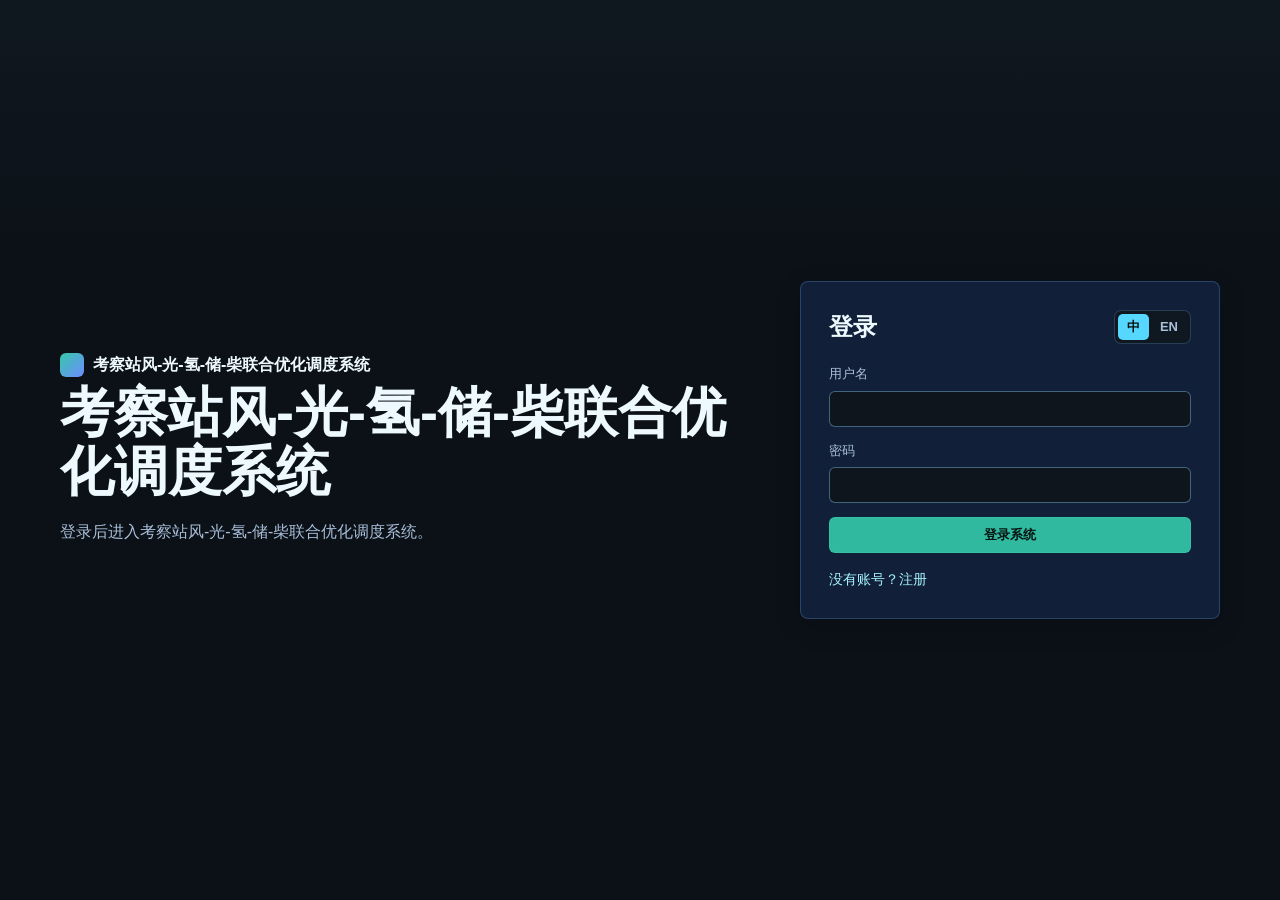
==== commit ea14eb04: "统一系统题目文案" ====
--- a/index.html
+++ b/index.html
@@ -3,13 +3,13 @@
 <head>
   <meta charset="utf-8">
   <meta name="viewport" content="width=device-width, initial-scale=1">
-  <title>考察站风-光-氢-储-柴联合规划系统</title>
+  <title>考察站风-光-氢-储-柴联合优化调度系统</title>
   <link rel="icon" href="data:,">
   <link rel="stylesheet" href="assets/app.css">
 </head>
 <body class="home-page">
-  <main class="home-screen" aria-label="考察站风-光-氢-储-柴联合规划系统首页">
-    <h1 class="home-title" data-i18n="home.title">考察站风-光-氢-储-柴联合规划系统</h1>
+  <main class="home-screen" aria-label="考察站风-光-氢-储-柴联合优化调度系统首页">
+    <h1 class="home-title" data-i18n="home.title">考察站风-光-氢-储-柴联合优化调度系统</h1>
 
     <div class="home-config-panel">
       <div class="home-user-status" data-auth-user hidden>
